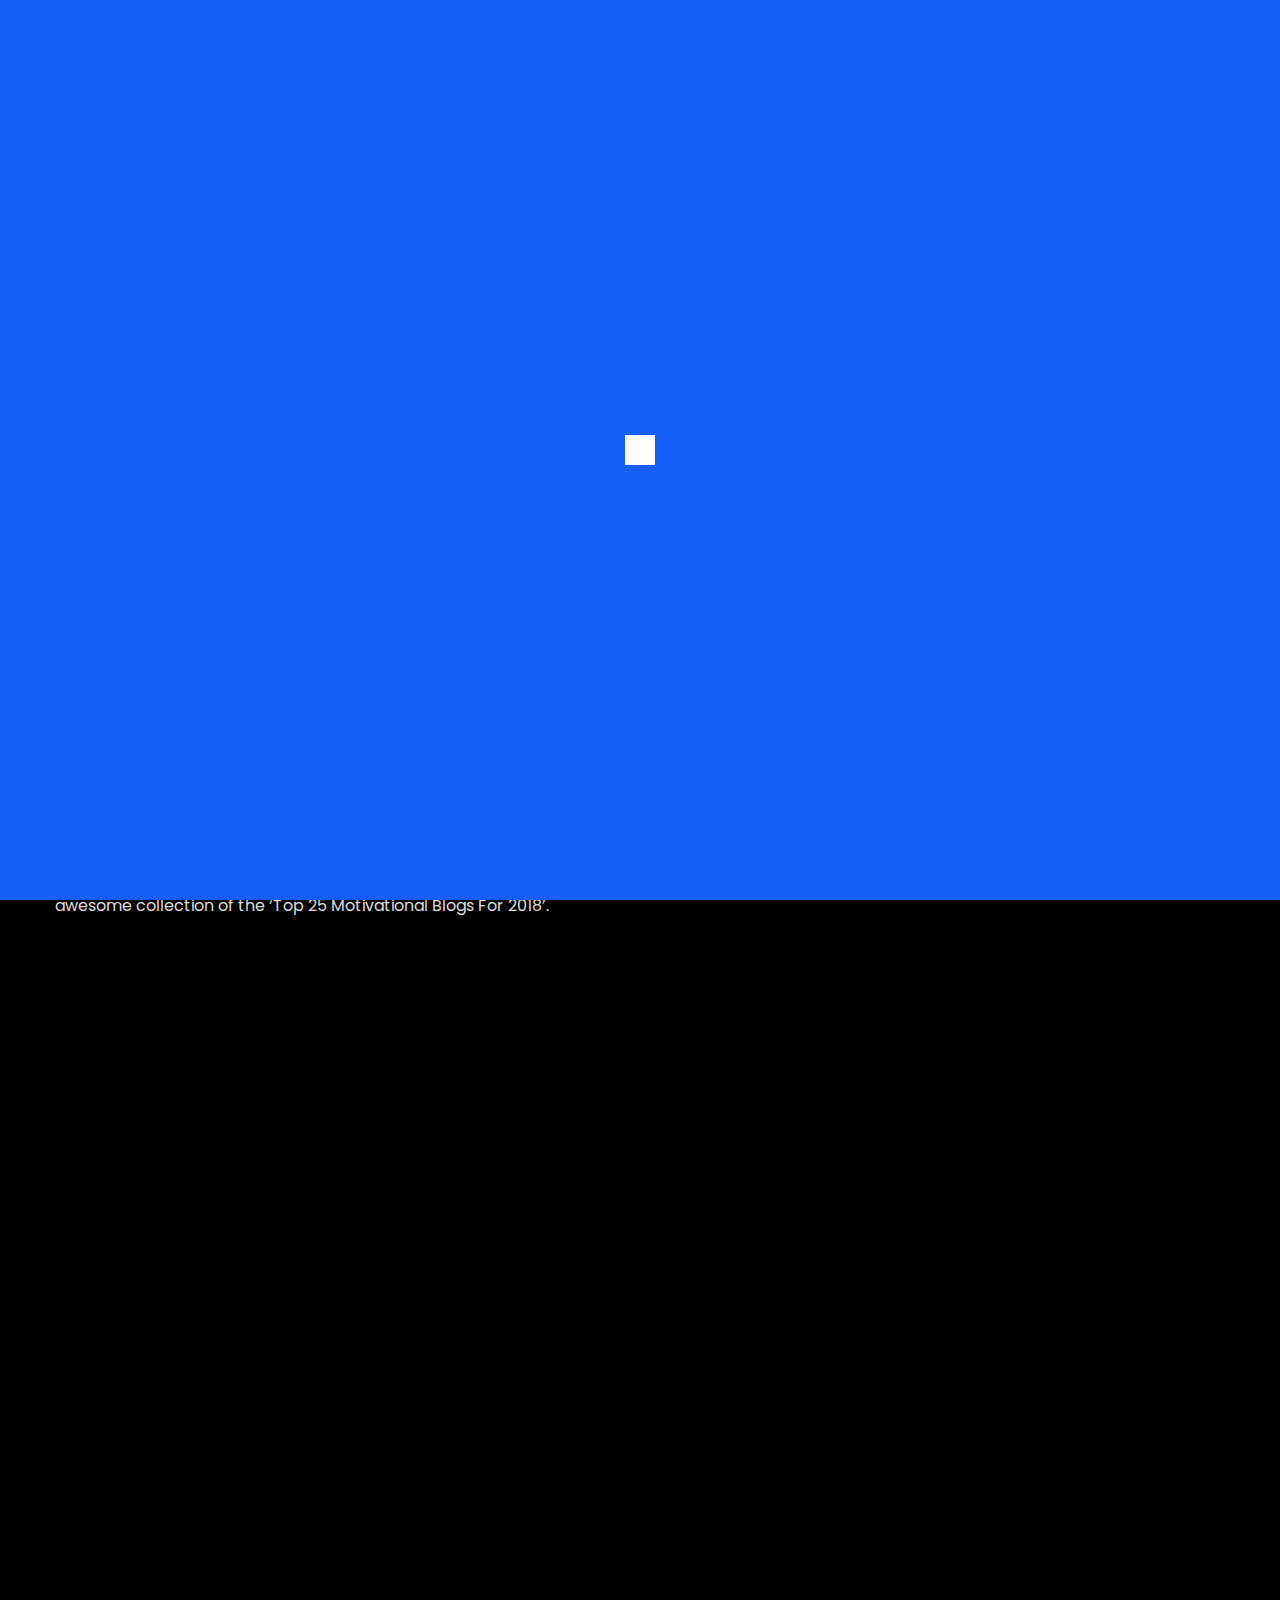
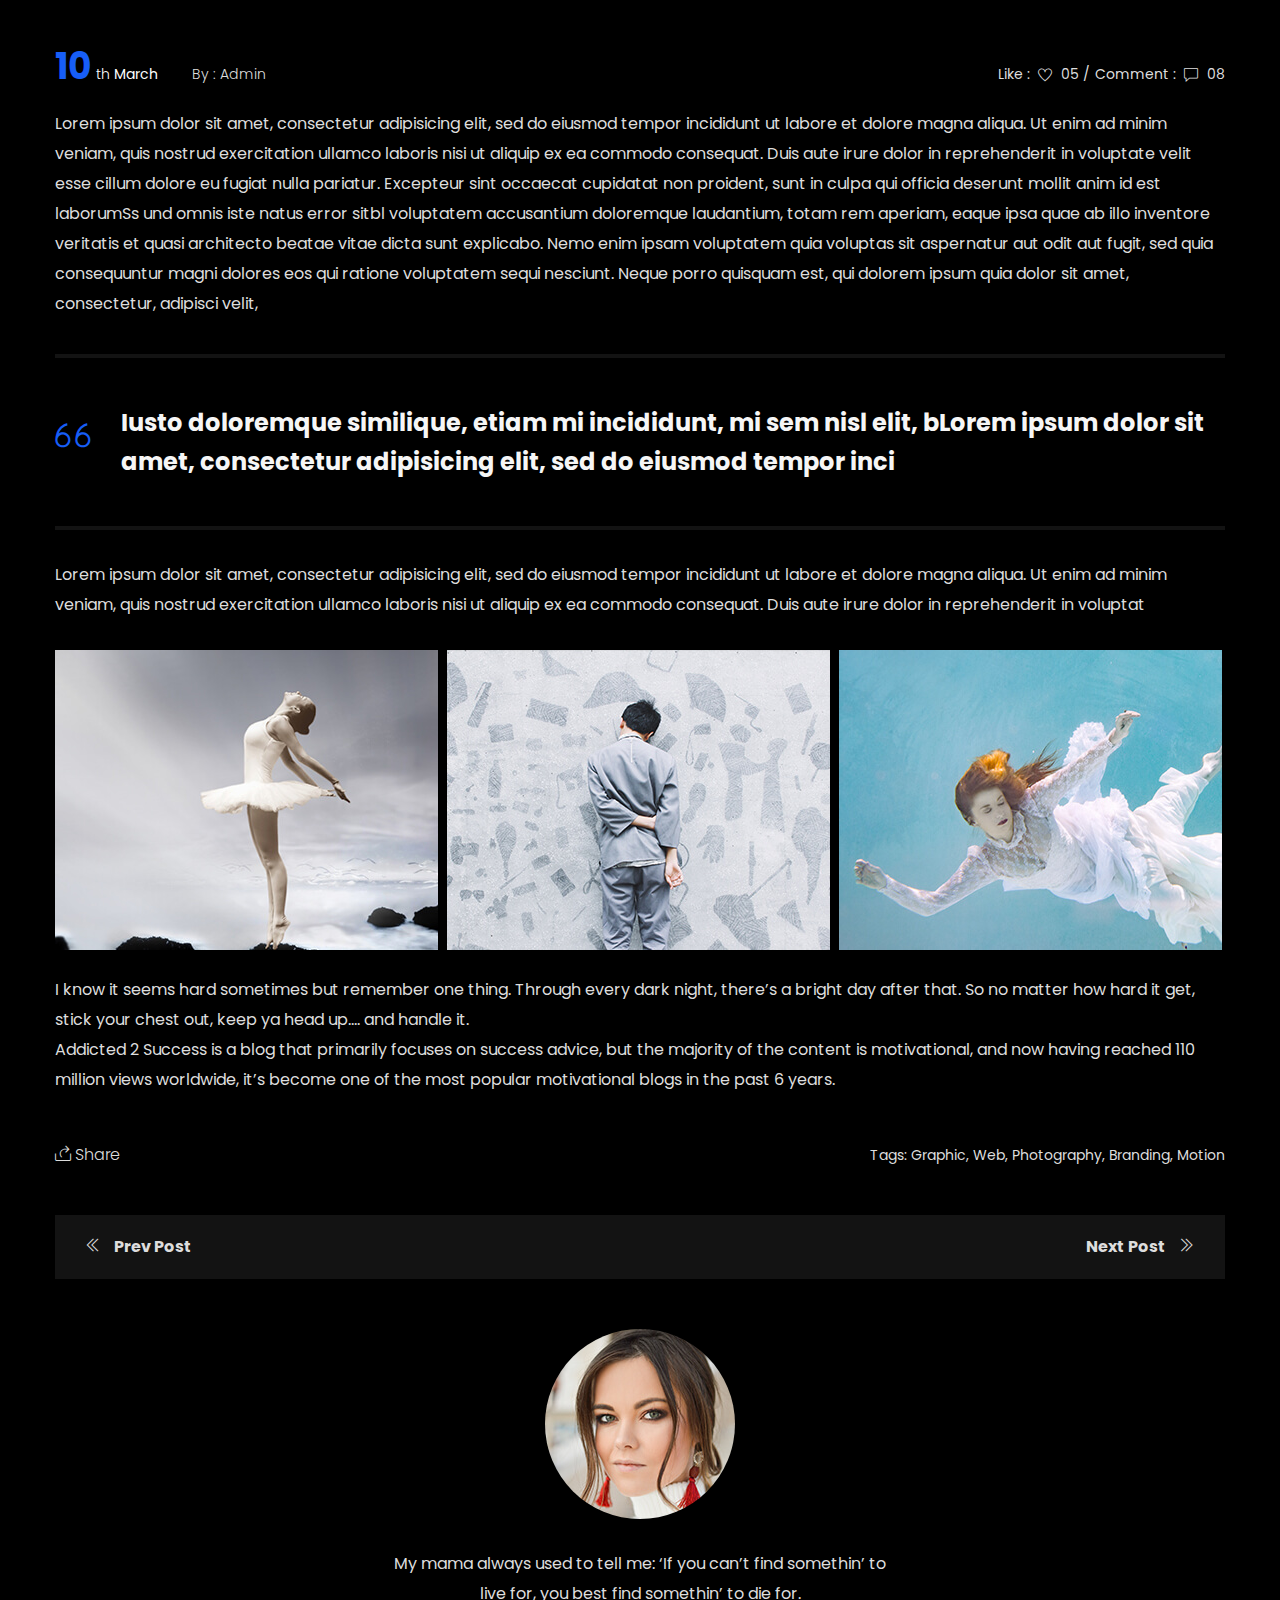
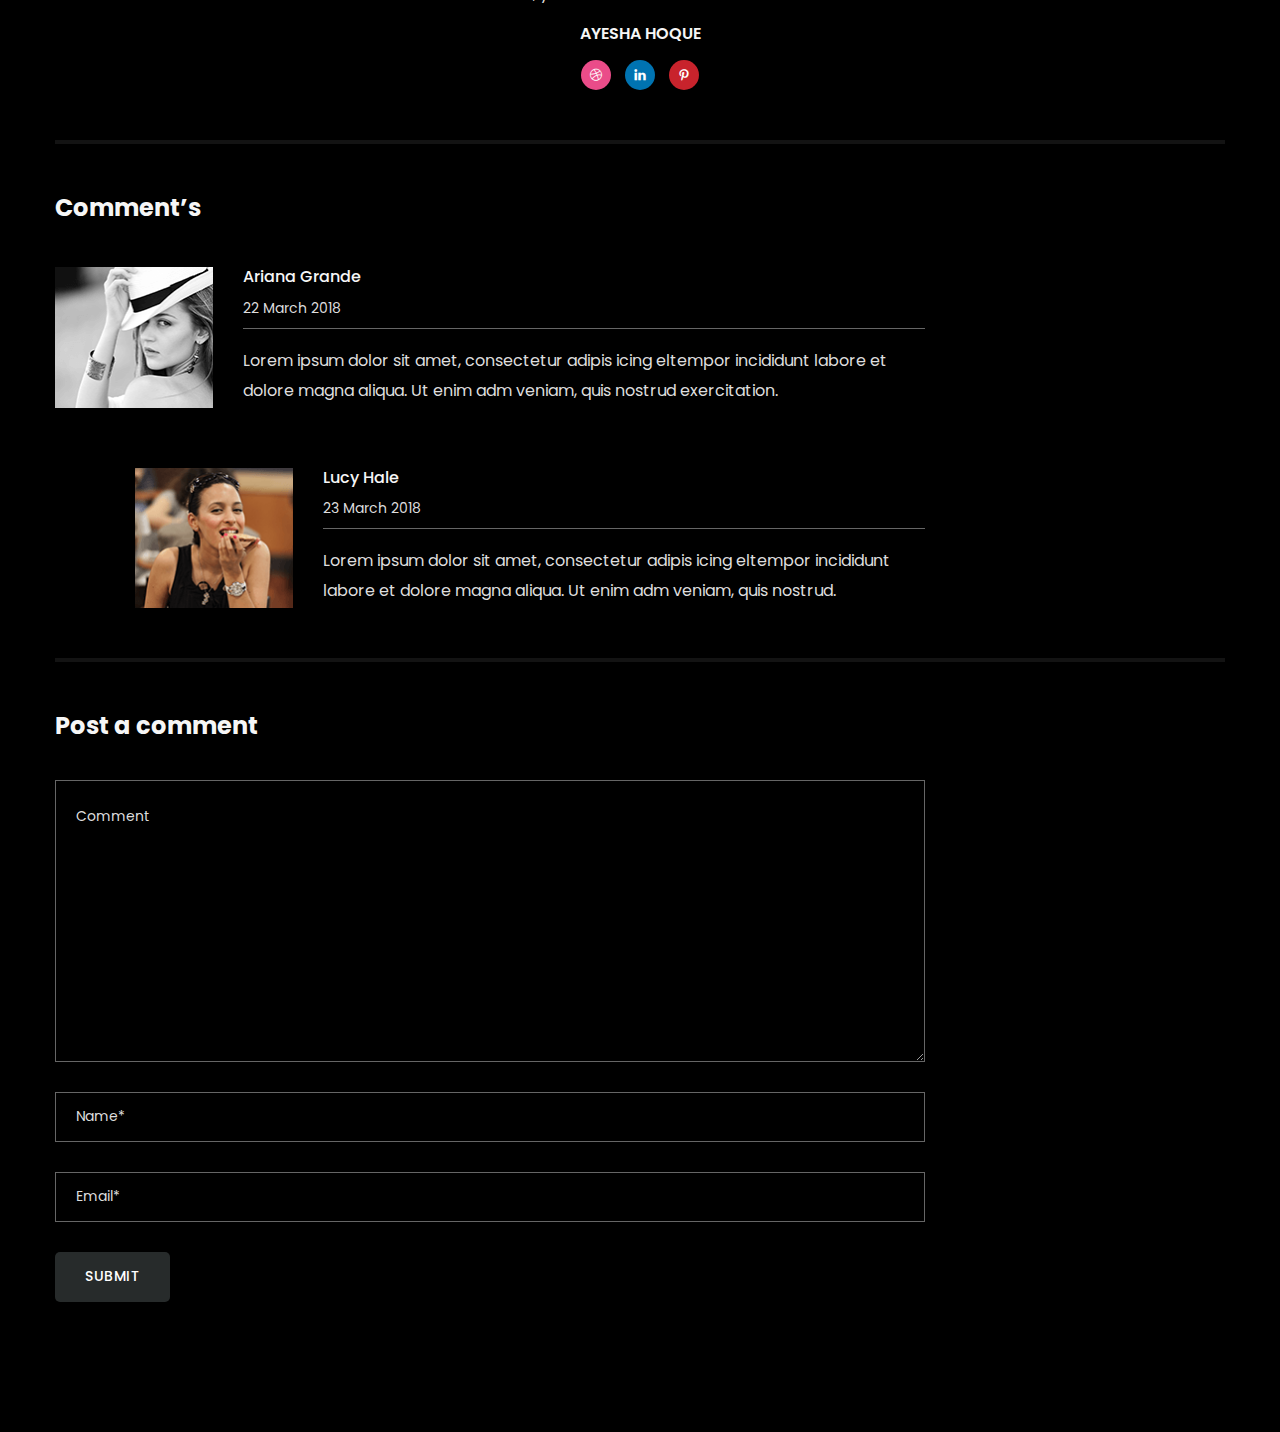
==== blog-details-dark.html @ 21116ff6 "first" ====
<!doctype html>
<html class="no-js" lang="zxx">


<!-- Mirrored from d29u17ylf1ylz9.cloudfront.net/okomo-v1/blog-details-dark.html by HTTrack Website Copier/3.x [XR&CO'2014], Tue, 23 Oct 2018 10:11:09 GMT -->
<head>
	<meta charset="utf-8">
	<meta http-equiv="x-ua-compatible" content="ie=edge">
	<title>Okomo - Creative Portfolio Template</title>
	<meta name="description" content="">
	<meta name="viewport" content="width=device-width, initial-scale=1">

	<!-- Favicons -->
	<link rel="shortcut icon" href="images/favicon.ico">
	<link rel="apple-touch-icon" href="images/icon.png">

	<!-- Google font (font-family: 'Open Sans', sans-serif;) -->
	<link href="https://fonts.googleapis.com/css?family=Open+Sans:400,600,700" rel="stylesheet">
	<!-- Google font (font-family: 'Poppins', sans-serif;) -->
	<link href="https://fonts.googleapis.com/css?family=Poppins:300,300i,400,400i,500,600,700,900" rel="stylesheet">

	<!-- Stylesheets -->
	<link rel="stylesheet" href="css/bootstrap.min.css">
	<link rel="stylesheet" href="css/plugins.css">
    <link rel="stylesheet" href="style.css">
    
	<link rel="stylesheet" href="css/dark-version.css">

	<!-- Cusom css -->
	<link rel="stylesheet" href="css/custom.css">

	<!-- Modernizer js -->
	<script src="js/vendor/modernizr-3.5.0.min.js"></script>
</head>

<body>
	<!--[if lte IE 9]>
		<p class="browserupgrade">You are using an <strong>outdated</strong> browser. Please <a href="https://browsehappy.com/">upgrade your browser</a> to improve your experience and security.</p>
	<![endif]-->

	<!-- Add your site or application content here -->

	<div class="fakeloader"></div>

	<!-- Main wrapper -->
	<div class="wrapper blog-details-dark" id="wrapper">

		<!-- Header -->
		<header class="header-area header-style-2">
			<div class="header-logo">
				<a href="index-dark.html">
					<img src="images/logo/logo-2.png" alt="header logo">
				</a>
			</div>
			<a href="index-dark.html" class="back-to-root-button">GO BACK TO HOME
				<i class="ti-close"></i>
			</a>
		</header>
		<!--// Header -->

		<div class="cr-breadcrumb-area-wrapper bg-breadcrumb-1">
			<div class="cr-breadcrumb-area-wrapper-inner">
				<!-- Breadcrumb Area -->
				<div class="cr-breadcrumb-area bg-breadcrumb-3" data-black-overlay="5">
					<div class="container">
						<div class="row justify-content-center">
							<div class="col-xl-7 col-lg-8 col-12">
								<div class="cr-breadcrumb cr-breadcrumb-2 text-center">
									<h1>Say About What You Just Read !</h1>
								</div>
							</div>
						</div>
					</div>
				</div>
				<!--// Breadcrumb Area -->
			</div>
		</div>

		<!-- Page Content -->
		<main class="page-content page-content-boxed">
			<div class="blog-details-wrap section-padding-md">
				<div class="container">

					<!-- Blog Details Content -->
					<div class="blog-details">
						<h4 class="blog-details-title"><span class="dropcap">D</span> esign is much more than simply to assemble, to order, omeaning, to illuminate, simplify, to clarify, to modify, to dignify, to drama.</h4>
						<p>Since I share a passion for all these individual areas, I follow various other blogs sharing this great content, and love to read them when I get a minute. We’ve update the list of incredible motivational blogs to follow, for the year 2018! We first created this list back in 2015, and it’s now been updated. There’s a couple of new entries on the list this year, and we dropped off some of the blogs that are no longer being updated. Check out an awesome collection of the ‘Top 25 Motivational Blogs For 2018’.</p>
						<div class="plyr__video-embed youtube-video-player">
							<iframe src="https://www.youtube.com/embed/YB4AvOsgL9o?origin=https://plyr.io&amp;iv_load_policy=3&amp;modestbranding=1&amp;playsinline=1&amp;showinfo=0&amp;rel=0&amp;enablejsapi=1"></iframe>
						</div>
						<div class="blog-details-metacontent">
							<h6 class="blog-item-date"><span class="date">10</span> th <span class="month">March</span></h6>
							<h6 class="blog-item-postby">By : <a href="#">Admin</a></h6>
							<ul class="blog-item-meta">
								<li>Like : <a href="#"><i class="ti ti-heart"></i> 05</a></li>
								<li>Comment : <a href="#"><i class="ti ti-comment"></i> 08</a></li>
							</ul>
						</div>
						<p>Lorem ipsum dolor sit amet, consectetur adipisicing elit, sed do eiusmod tempor incididunt ut labore et dolore magna aliqua. Ut enim ad minim veniam, quis nostrud exercitation ullamco laboris nisi ut aliquip ex ea commodo consequat. Duis aute irure dolor in reprehenderit in voluptate velit esse cillum dolore eu fugiat nulla pariatur. Excepteur sint occaecat cupidatat non proident, sunt in culpa qui officia deserunt mollit anim id est laborumSs und omnis iste natus error sitbl voluptatem accusantium doloremque laudantium, totam rem aperiam, eaque ipsa quae ab illo inventore veritatis et quasi architecto beatae vitae dicta sunt explicabo. Nemo enim ipsam voluptatem quia voluptas sit aspernatur aut odit aut fugit, sed quia consequuntur magni dolores eos qui ratione voluptatem sequi nesciunt. Neque porro quisquam est, qui dolorem ipsum quia dolor sit amet, consectetur, adipisci velit, </p>
						<blockquote class="blockquote-2">Iusto doloremque similique, etiam mi incididunt, mi sem nisl elit, bLorem ipsum dolor sit amet, consectetur adipisicing elit, sed do eiusmod tempor inci</blockquote>
						<p>Lorem ipsum dolor sit amet, consectetur adipisicing elit, sed do eiusmod tempor incididunt ut labore et dolore magna aliqua. Ut enim ad minim veniam, quis nostrud exercitation ullamco laboris nisi ut aliquip ex ea commodo consequat. Duis aute irure dolor in reprehenderit in voluptat</p>
						<img src="images/blog/blog-details/blog-content-image-1.jpg" alt="blog image">
						<img src="images/blog/blog-details/blog-content-image-2.jpg" alt="blog image">
						<img src="images/blog/blog-details/blog-content-image-3.jpg" alt="blog image">
						<p>I know it seems hard sometimes but remember one thing. Through every dark night, there’s a bright day after that. So no matter how hard it get, stick your chest out, keep ya head up…. and handle it. <br> Addicted 2 Success is a blog that primarily focuses on success advice, but the majority of the content is motivational, and now having reached 110 million views worldwide, it’s become one of the most popular motivational blogs in the past 6 years.</p>
						<div class="blog-details-share-tags">
							<div class="blog-item-share">
								<button class="blog-item-share-toggle"><i class="ti ti-share"></i> Share</button>
								<div class="blog-item-social-links social-links social-links-rounded-colored">
									<ul>
										<li class="facebook"><a href="#"><i class="ti ti-facebook"></i></a></li>
										<li class="twitter"><a href="#"><i class="ti ti-twitter"></i></a></li>
										<li class="google"><a href="#"><i class="ti ti-google"></i></a></li>
										<li class="linkedin"><a href="#"><i class="ti ti-linkedin"></i></a></li>
									</ul>
								</div>
							</div>
							<div class="blog-details-tags">
								Tags: 
								<ul>
									<li><a href="#">Graphic</a></li>
									<li><a href="#">Web</a></li>
									<li><a href="#">Photography</a></li>
									<li><a href="#">Branding</a></li>
									<li><a href="#">Motion</a></li>
								</ul>
							</div>
						</div>
					</div>
					<!--// Blog Details Content -->

					<div class="blog-details-navigation">
						<a class="navigation-prev" href="#"><i class="ti ti-angle-double-left"></i> Prev Post</a>
						<a class="navigation-next" href="#">Next Post <i class="ti ti-angle-double-right"></i></a>
					</div>

					<!-- Blog Details Author -->
					<div class="blog-details-author-wrap">
						<div class="row justify-content-center">
							<div class="col-lg-6">

								<div class="blog-details-author">
									<div class="blog-details-author-thumb">
										<img src="images/blog/blog-details/blog-details-author-image.jpg" alt="Blog Details Author Thumb">
									</div>
									<div class="blog-details-author-quote">
										<p>My mama always used to tell me: ‘If you can’t find somethin’ to live for, you best find somethin’ to die for.</p>
									</div>
									<div class="blog-details-author-content">
										<h6>AYESHA HOQUE</h6>
										<div class="social-links social-links-rounded-colored">
											<ul>
												<li class="dribbble"><a href="#"><i class="ti ti-dribbble"></i></a></li>
												<li class="linkedin"><a href="#"><i class="ti ti-linkedin"></i></a></li>
												<li class="pinterest"><a href="#"><i class="ti ti-pinterest"></i></a></li>
											</ul>
										</div>
									</div>
								</div>

							</div>
						</div>
					</div>
					<!--// Blog Details Author -->

					<!-- Blog Details Commentlist -->
					<div class="blog-details-commentlist-wrap">
						<div class="row">
							<div class="col-lg-9">
								<div class="blog-details-commentlist">
									<h5 class="small-title">Comment’s</h5>
			
									<!-- Single Comment -->
									<div class="single-comment">
										<div class="single-comment-thumb">
											<img src="images/blog/blog-details/blog-details-commenter-1.png" alt="blog commenter">
										</div>
										<div class="single-comment-content">
											<h6>Ariana Grande</h6>
											<span>22 March 2018</span>
											<p>Lorem ipsum dolor sit amet, consectetur adipis icing eltempor incididunt labore et dolore magna aliqua. Ut enim adm veniam, quis nostrud exercitation.</p>
										</div>
									</div>
									<!--// Single Comment -->
			
									<!-- Single Comment -->
									<div class="single-comment reply">
										<div class="single-comment-thumb">
											<img src="images/blog/blog-details/blog-details-commenter-2.png" alt="blog commenter">
										</div>
										<div class="single-comment-content">
											<h6>Lucy Hale</h6>
											<span>23 March 2018</span>
											<p>Lorem ipsum dolor sit amet, consectetur adipis icing eltempor incididunt labore et dolore magna aliqua. Ut enim adm veniam, quis nostrud.</p>
										</div>
									</div>
									<!--// Single Comment -->
			
								</div>
							</div>
						</div>
					</div>
					<!--// Blog Details Commentlist -->

					<!-- Blog Details Commentbox -->
					<div class="blog-details-commentbox-wrap">
						<div class="row">
							<div class="col-lg-9">
								<h5 class="small-title">Post a comment</h5>
								<div class="commentbox">
									<form action="#">
										<textarea cols="30" rows="8" placeholder="Comment"></textarea>
										<input type="text" placeholder="Name*">
										<input type="email" placeholder="Email*">
										<input type="submit" value="Submit">
									</form>
								</div>
							</div>
						</div>
					</div>
					<!--// Blog Details Commentbox -->

				</div>
			</div>

		</main>
		<!--// Page Content -->


	</div>
	<!-- //Main wrapper -->

	<!-- JS Files -->
	<script src="js/vendor/jquery-3.2.1.min.js"></script>
	<script src="js/popper.min.js"></script>
	<script src="js/bootstrap.min.js"></script>
	<script src="js/plugins.js"></script>
	<script src="js/plyr.min.js"></script>
	<script src="js/active.js"></script>
	<script src="js/scripts.js"></script>

</body>


<!-- Mirrored from d29u17ylf1ylz9.cloudfront.net/okomo-v1/blog-details-dark.html by HTTrack Website Copier/3.x [XR&CO'2014], Tue, 23 Oct 2018 10:11:12 GMT -->
</html>
---- css/plugins.css ----
/*********************************************************************************

	Template Name: Okomo - Creative Portfolio Template  
	Description: Okomo is a creative theme with unique style. You can build your perfect & professional agency work with OKOMO. So lets do something new if you love to build attractive & effective creative portfolio website.
	Version: 1.1

	Note: This is plugins css. All plugins css files import here.

**********************************************************************************/

@import url(fakeloader.css);
@import url(themify-icons.min.css);
@import url(slick.min.css);
@import url(plyr.min.css);
@import url(modal-video.min.css);
@import url(magnific-popup.min.css);
---- style.css ----
/*********************************************************************************

	Template Name: Okomo - Creative Portfolio Template  
	Description: Okomo is a creative theme with unique style. You can build your perfect & professional agency work with OKOMO. So lets do something new if you love to build attractive & effective creative portfolio website.
	Version: 1.1

	Note: This is style css.

**********************************************************************************/
/**************************************************************
	
	STYLESHEET INDEXING
	|
	|
	|___ Basic Styles
	|	|
	|	|___ Reset Styles
	|	|___ Typography Styles
	|	|___ Utility Styles	
	|	|___ Animations	
	|
	|
	|___Elements Styles
	|	|___ Button Styles
	|	|___ Section Title
	|	|___ Social Links Styles
	|	|___ Breadcrumb Styles
	|	|___ Progress Styles
	|	|___ Team Styles
	|
	|
	|___Blocks Styles
	|	|___ Header Styles 
	|	|___ Fullscreen Menu
	|	|___ Imagemenu Styles
	|	|___ About Me Styels
	|	|___ About Us Styles
	|	|___ Portfolio Styles
	|	|___ Portfolio Details
	|	|___ Blog Styles
	|	|___ Blog Area Styles
	|	|___ Blog Details
	|	|___ Commentlist Styles
	|	|___ Contact Styles
	|	|___ Testimonial Styles
	|	|___ Brand Logo Styles
	|
	|
	|___ END STYLESHEET INDEXING

***************************************************************/
/**
* Reset Styles
*/
* {
  -webkit-box-sizing: border-box;
  -moz-box-sizing: border-box;
  box-sizing: border-box;
}

img {
  max-width: 100%;
}

article,
aside,
details,
figcaption,
figure,
footer,
header,
nav,
section,
summary {
  display: block;
}

audio,
canvas,
video {
  display: inline-block;
}

audio:not([controls]) {
  display: none;
  height: 0;
}

[hidden] {
  display: none;
}

html {
  font-size: 100%;
  overflow-y: auto;
  -webkit-text-size-adjust: 100%;
  -ms-text-size-adjust: 100%;
}

html,
button,
input,
select,
textarea {
  font-family: "Source Sans Pro", Helvetica, sans-serif;
}

body {
  color: #141412;
  line-height: 1.5;
  margin: 0;
}

a {
  color: #ca3c08;
  text-decoration: none;
}

a:visited {
  color: #ac0404;
}

a:focus {
  outline: thin dotted;
}

a:active,
a:hover {
  color: #ea9629;
  outline: 0;
}

a:hover {
  text-decoration: underline;
}

h1,
h2,
h3,
h4,
h5,
h6 {
  clear: both;
  font-family: Bitter, Georgia, serif;
  line-height: 1.3;
}

h1 {
  font-size: 48px;
  margin: 33px 0;
}

h2 {
  font-size: 30px;
  margin: 25px 0;
}

h3 {
  font-size: 22px;
  margin: 22px 0;
}

h4 {
  font-size: 20px;
  margin: 25px 0;
}

h5 {
  font-size: 18px;
  margin: 30px 0;
}

h6 {
  font-size: 16px;
  margin: 36px 0;
}

address {
  font-style: italic;
  margin: 0 0 24px;
}

abbr[title] {
  border-bottom: 1px dotted;
}

b,
strong {
  font-weight: bold;
}

dfn {
  font-style: italic;
}

mark {
  background: #ff0;
  color: #000;
}

p {
  margin: 0 0 24px;
}

code,
kbd,
pre,
samp {
  font-family: monospace, serif;
  font-size: 14px;
  -webkit-hyphens: none;
  -moz-hyphens: none;
  -ms-hyphens: none;
  hyphens: none;
}

pre {
  background: #f5f5f5;
  color: #666;
  font-family: monospace;
  font-size: 14px;
  margin: 20px 0;
  overflow: auto;
  padding: 20px;
  white-space: pre;
  white-space: pre-wrap;
  word-wrap: break-word;
}

blockquote,
q {
  -webkit-hyphens: none;
  -moz-hyphens: none;
  -ms-hyphens: none;
  hyphens: none;
  quotes: none;
}

blockquote:before,
blockquote:after,
q:before,
q:after {
  content: "";
  content: none;
}

blockquote {
  font-size: 18px;
  font-style: italic;
  font-weight: 300;
  margin: 24px 40px;
}

blockquote blockquote {
  margin-right: 0;
}

blockquote cite,
blockquote small {
  font-size: 14px;
  font-weight: normal;
  text-transform: uppercase;
}

blockquote em,
blockquote i {
  font-style: normal;
  font-weight: 300;
}

blockquote strong,
blockquote b {
  font-weight: 400;
}

small {
  font-size: smaller;
}

sub,
sup {
  font-size: 75%;
  line-height: 0;
  position: relative;
  vertical-align: baseline;
}

sup {
  top: -0.5em;
}

sub {
  bottom: -0.25em;
}

dl {
  margin: 0 20px;
}

dt {
  font-weight: bold;
}

dd {
  margin: 0 0 20px;
}

menu,
ol,
ul {
  margin: 16px 0;
  padding: 0 0 0 40px;
}

ul {
  list-style-type: square;
}

nav ul,
nav ol {
  list-style: none;
  list-style-image: none;
}

li > ul,
li > ol {
  margin: 0;
}

img {
  -ms-interpolation-mode: bicubic;
  border: 0;
  vertical-align: middle;
}

svg:not(:root) {
  overflow: hidden;
}

figure {
  margin: 0;
}

form {
  margin: 0;
}

fieldset {
  border: 1px solid #c0c0c0;
  margin: 0 2px;
  min-width: inherit;
  padding: 0.35em 0.625em 0.75em;
}

legend {
  border: 0;
  padding: 0;
  white-space: normal;
}

button,
input,
select,
textarea {
  font-size: 100%;
  margin: 0;
  max-width: 100%;
  vertical-align: baseline;
}

button:active, button:focus,
input:active,
input:focus,
select:active,
select:focus,
textarea:active,
textarea:focus {
  outline: none;
}

button,
input {
  line-height: normal;
}

button,
html input[type="button"],
input[type="reset"],
input[type="submit"] {
  -webkit-appearance: button;
  cursor: pointer;
}

button[disabled],
input[disabled] {
  cursor: default;
}

input[type="checkbox"],
input[type="radio"] {
  padding: 0;
}

input[type="search"] {
  -webkit-appearance: textfield;
  padding-right: 2px;
  /* Don't cut off the webkit search cancel button */
  width: 270px;
}

input[type="search"]::-webkit-search-decoration {
  -webkit-appearance: none;
}

button::-moz-focus-inner,
input::-moz-focus-inner {
  border: 0;
  padding: 0;
}

textarea {
  overflow: auto;
  vertical-align: top;
}

table {
  border-bottom: 1px solid #ededed;
  border-collapse: collapse;
  border-spacing: 0;
  font-size: 14px;
  line-height: 2;
  margin: 0 0 20px;
  width: 100%;
}

caption,
th,
td {
  font-weight: normal;
  text-align: left;
}

caption {
  font-size: 16px;
  margin: 20px 0;
}

th {
  font-weight: bold;
  text-transform: uppercase;
}

td {
  border-top: 1px solid #ededed;
  padding: 6px 10px 6px 0;
}

del {
  color: #333;
}

ins {
  background: #fff9c0;
  text-decoration: none;
}

hr {
  background-size: 4px 4px;
  border: 0;
  height: 1px;
  margin: 0 0 24px;
}

/* Placeholder text color -- selectors need to be separate to work. */
::-webkit-input-placeholder {
  color: #7d7b6d;
}

:-moz-placeholder {
  color: #7d7b6d;
}

::-moz-placeholder {
  color: #7d7b6d;
}

:-ms-input-placeholder {
  color: #7d7b6d;
}

/**
* Typography Styles
*/
html {
  overflow-x: hidden;
}

body {
  overflow-x: hidden;
  font-size: 16px;
  line-height: 30px;
  -webkit-font-smoothing: antialiased;
  -moz-osx-font-smoothing: grayscale;
  font-family: "Poppins", sans-serif;
  color: #676a6b;
  font-weight: 400;
}

::-webkit-input-placeholder {
  color: #676a6b;
}

:-moz-placeholder {
  color: #676a6b;
}

::-moz-placeholder {
  color: #676a6b;
}

:-ms-input-placeholder {
  color: #676a6b;
}

h1,
h2,
h3,
h4,
h5,
h6,
.h1,
.h2,
.h3,
.h4,
.h5,
.h6,
address,
p,
pre,
blockquote,
dl,
dd,
menu,
ol,
ul,
table,
caption,
hr {
  margin: 0;
  margin-bottom: 15px;
}

h1,
h2,
h3,
h4,
h5,
h6,
.h1,
.h2,
.h3,
.h4,
.h5,
.h6 {
  font-family: "Open Sans", sans-serif;
  line-height: 1.3;
}

h1,
.h1 {
  font-size: 48px;
}

h2,
.h2 {
  font-size: 50px;
}

h3,
.h3 {
  font-size: 22px;
}

h4,
.h4 {
  font-size: 24px;
}

h5,
.h5 {
  font-size: 18px;
}

h6,
.h6 {
  font-size: 16px;
}

@media only screen and (min-width: 768px) and (max-width: 991px) {
  h1,
  .h1 {
    font-size: 36px;
  }
  h2,
  .h2 {
    font-size: 26px;
  }
  h3,
  .h3 {
    font-size: 20px;
  }
}

@media only screen and (max-width: 767px) {
  h1,
  .h1 {
    font-size: 32px;
  }
  h2,
  .h2 {
    font-size: 24px;
  }
  h3,
  .h3 {
    font-size: 18px;
  }
}

h1,
.h1,
h2,
.h2 {
  font-weight: 700;
}

h3,
.h3,
h4,
.h4 {
  font-weight: 600;
}

h5,
.h5,
h6,
.h6 {
  font-weight: 500;
}

p b {
  font-weight: 500;
}

a {
  -webkit-transition: all 0.3s ease-in-out 0s;
  -o-transition: all 0.3s ease-in-out 0s;
  transition: all 0.3s ease-in-out 0s;
}

a:hover,
a:focus,
a:active {
  text-decoration: none;
  outline: none;
}

blockquote {
  background: #2c2c2c;
  text-align: center;
  padding: 40px 40px;
  font-size: 30px;
  font-weight: 400;
  font-family: 'poppins', sans-serif;
  font-style: inherit;
  line-height: 48px;
  color: #ffffff;
}

blockquote::before {
  content: "\e67f";
  font-family: themify;
  font-size: 50px;
  line-height: 1;
  display: block;
  color: #175ef7;
  padding-bottom: 16px;
}

blockquote.blockquote-2 {
  border-top: 4px solid #f6f6f6;
  border-bottom: 4px solid #f6f6f6;
  background: transparent;
  font-size: 24px;
  line-height: 39px;
  font-weight: 700;
  color: #272b2b;
  text-align: left;
  padding: 45px 0;
  padding-left: 66px;
  position: relative;
}

blockquote.blockquote-2::before {
  display: inline-block;
  color: #175ef7;
  position: absolute;
  left: 0;
  top: 50%;
  -webkit-transform: translateY(-50%);
  -ms-transform: translateY(-50%);
  transform: translateY(-50%);
  font-size: 36px;
  font-weight: 400;
}

input,
select,
textarea {
  height: 50px;
  padding: 0 20px;
  width: 100%;
  background: transparent;
  border: 1px solid #efefef;
  margin-bottom: 30px;
  font-family: "Poppins", sans-serif;
  font-size: 14px;
  -webkit-transition: all 0.3s ease-in-out 0s;
  -o-transition: all 0.3s ease-in-out 0s;
  transition: all 0.3s ease-in-out 0s;
}

input[type="submit"],
input[type="reset"] {
  width: auto;
  background: #272b2b;
  border-radius: 5px;
  color: #fff;
  text-transform: uppercase;
  padding: 14px 30px;
  font-weight: 500;
  letter-spacing: 0.5px;
}

input[type="submit"]:hover,
input[type="reset"]:hover {
  background: #175ef7;
}

textarea {
  height: auto;
  padding: 20px;
}

@media only screen and (max-width: 767px) {
  blockquote.blockquote-2 {
    border-top: 4px solid #f6f6f6;
    border-bottom: 4px solid #f6f6f6;
    background: transparent;
    font-size: 18px;
    line-height: 30px;
    font-weight: 700;
    color: #272b2b;
    text-align: left;
    padding: 30px 0;
    padding-left: 45px;
    position: relative;
  }
  blockquote.blockquote-2::before {
    font-size: 30px;
  }
}

/**
* Utility Styles
*/
.hidden {
  display: none;
}

.visuallyhidden {
  border: 0;
  clip: rect(0 0 0 0);
  height: 1px;
  margin: -1px;
  overflow: hidden;
  padding: 0;
  position: absolute;
  width: 1px;
}

.visuallyhidden.focusable:active,
.visuallyhidden.focusable:focus {
  clip: auto;
  height: auto;
  margin: 0;
  overflow: visible;
  position: static;
  width: auto;
}

.invisible {
  visibility: hidden;
}

.clearfix:before,
.clearfix:after {
  content: " ";
  /* 1 */
  display: table;
  /* 2 */
}

.clearfix:after {
  clear: both;
}

.ov-hidden {
  overflow: hidden;
}

.color-theme {
  color: #175ef7;
}

.color-light {
  color: #999999;
}

.color-dark {
  color: #333333;
}

.color-black {
  color: #000000;
}

.color-white {
  color: #ffffff;
}

.bg-theme {
  background: #175ef7;
}

.bg-light {
  background: #999999;
}

.bg-dark {
  background: #333333;
}

.bg-black {
  background: #000000;
}

.bg-white {
  background: #ffffff;
}

.bg-grey {
  background: #f6f6f6;
}

.bg-skyblue {
  background: #175ef7;
}

.bg-blue {
  background: #03e3e6;
}

.bg-yellow {
  background: #ffe400;
}

.bg-violet {
  background: #e265e4;
}

.bg-darkviolet {
  background: #411580;
}

.bg-image-1 {
  background-image: url(images/bg/1.jpg);
  background-repeat: no-repeat;
  background-size: cover;
  background-position: center center;
}

.bg-image-2 {
  background-image: url(images/bg/2.jpg);
  background-repeat: no-repeat;
  background-size: cover;
  background-position: center center;
}

.bg-image-3 {
  background-image: url(images/bg/3.jpg);
  background-repeat: no-repeat;
  background-size: cover;
  background-position: center center;
}

.bg-image-4 {
  background-image: url(images/bg/4.jpg);
  background-repeat: no-repeat;
  background-size: cover;
  background-position: center center;
}

.bg-image-5 {
  background-image: url(images/bg/5.jpg);
  background-repeat: no-repeat;
  background-size: cover;
  background-position: center center;
}

.bg-image-6 {
  background-image: url(images/bg/6.jpg);
  background-repeat: no-repeat;
  background-size: cover;
  background-position: center center;
}

.bg-image-7 {
  background-image: url(images/bg/7.jpg);
  background-repeat: no-repeat;
  background-size: cover;
  background-position: center center;
}

.bg-image-8 {
  background-image: url(images/bg/8.jpg);
  background-repeat: no-repeat;
  background-size: cover;
  background-position: center center;
}

.bg-image-9 {
  background-image: url(images/bg/9.jpg);
  background-repeat: no-repeat;
  background-size: cover;
  background-position: center center;
}

.bg-image-10 {
  background-image: url(images/bg/10.jpg);
  background-repeat: no-repeat;
  background-size: cover;
  background-position: center center;
}

.bg-image-11 {
  background-image: url(images/bg/11.jpg);
  background-repeat: no-repeat;
  background-size: cover;
  background-position: center center;
}

.bg-image-12 {
  background-image: url(images/bg/12.jpg);
  background-repeat: no-repeat;
  background-size: cover;
  background-position: center center;
}

.bg-image-13 {
  background-image: url(images/bg/13.jpg);
  background-repeat: no-repeat;
  background-size: cover;
  background-position: center center;
}

.bg-image-14 {
  background-image: url(images/bg/14.jpg);
  background-repeat: no-repeat;
  background-size: cover;
  background-position: center center;
}

.bg-image-15 {
  background-image: url(images/bg/15.jpg);
  background-repeat: no-repeat;
  background-size: cover;
  background-position: center center;
}

.bg-image-16 {
  background-image: url(images/bg/16.jpg);
  background-repeat: no-repeat;
  background-size: cover;
  background-position: center center;
}

.bg-image-17 {
  background-image: url(images/bg/17.jpg);
  background-repeat: no-repeat;
  background-size: cover;
  background-position: center center;
}

.bg-image-18 {
  background-image: url(images/bg/18.jpg);
  background-repeat: no-repeat;
  background-size: cover;
  background-position: center center;
}

.bg-image-19 {
  background-image: url(images/bg/19.jpg);
  background-repeat: no-repeat;
  background-size: cover;
  background-position: center center;
}

.bg-image-20 {
  background-image: url(images/bg/20.jpg);
  background-repeat: no-repeat;
  background-size: cover;
  background-position: center center;
}

.dropcap {
  font-size: 80px;
  font-weight: 900;
  font-family: "Poppins", sans-serif;
  float: left;
  line-height: 1;
  text-shadow: 2px 3px 3px rgba(23, 94, 247, 0.9);
  padding-right: 10px;
  color: #272b2b;
}

@media only screen and (max-width: 767px) {
  .dropcap {
    font-size: 55px;
  }
}

.fw-900 {
  font-weight: 900;
}

.fw-700 {
  font-weight: 700;
}

.fw-600 {
  font-weight: 600;
}

.fw-500 {
  font-weight: 500;
}

.fw-400 {
  font-weight: 400;
}

.fw-300 {
  font-weight: 300;
}

.text-italic {
  font-style: italic;
}

.text-normal {
  font-style: normal;
}

.text-underline {
  font-style: underline;
}

.body-font {
  font-family: "Poppins", sans-serif;
}

.heading-font {
  font-family: "Open Sans", sans-serif;
}

.fullscreen {
  min-height: 100vh;
  width: 100%;
}

.w-100 {
  width: 100%;
}

.w-75 {
  width: 75%;
}

.w-50 {
  width: 50%;
}

.w-33 {
  width: 33.33%;
}

.w-25 {
  width: 25%;
}

.w-10 {
  width: 10%;
}

.h-100 {
  height: 100%;
}

.h-75 {
  height: 75%;
}

.h-50 {
  height: 50%;
}

.h-25 {
  height: 25%;
}

.h-33 {
  height: 33.33%;
}

.h-10 {
  height: 10%;
}

/* Section padding */
.section-padding-xlg {
  padding: 150px 0;
}

.section-padding-lg {
  padding: 130px 0;
}

.section-padding-md {
  padding: 100px 0;
}

.section-padding-sm {
  padding: 75px 0;
}

.section-padding-xs {
  padding: 50px 0;
}

.section-padding-top-xlg {
  padding-top: 150px;
}

.section-padding-top-lg {
  padding-top: 130px;
}

.section-padding-top-md {
  padding-top: 100px;
}

.section-padding-top-sm {
  padding-top: 75px;
}

.section-padding-top-xs {
  padding-top: 50px;
}

.section-padding-bottom-xlg {
  padding-bottom: 150px;
}

.section-padding-bottom-lg {
  padding-bottom: 130px;
}

.section-padding-bottom-md {
  padding-bottom: 100px;
}

.section-padding-bottom-sm {
  padding-bottom: 75px;
}

.section-padding-bottom-xs {
  padding-bottom: 50px;
}

@media only screen and (min-width: 1200px) and (max-width: 1599px) {
  .section-padding-xlg {
    padding: 130px 0;
  }
  .section-padding-lg {
    padding: 110px 0;
  }
  .section-padding-top-xlg {
    padding-top: 130px;
  }
  .section-padding-top-lg {
    padding-top: 110px;
  }
  .section-padding-bottom-xlg {
    padding-bottom: 130px;
  }
  .section-padding-bottom-lg {
    padding-bottom: 110px;
  }
}

@media only screen and (min-width: 992px) and (max-width: 1199px) {
  .section-padding-xlg {
    padding: 120px 0;
  }
  .section-padding-lg {
    padding: 100px 0;
  }
  .section-padding-md {
    padding: 90px 0;
  }
  .section-padding-top-xlg {
    padding-top: 120px;
  }
  .section-padding-top-lg {
    padding-top: 100px;
  }
  .section-padding-top-md {
    padding-top: 90px;
  }
  .section-padding-bottom-xlg {
    padding-bottom: 120px;
  }
  .section-padding-bottom-lg {
    padding-bottom: 100px;
  }
  .section-padding-bottom-md {
    padding-bottom: 90px;
  }
}

@media only screen and (min-width: 768px) and (max-width: 991px) {
  .section-padding-xlg {
    padding: 120px 0;
  }
  .section-padding-lg {
    padding: 100px 0;
  }
  .section-padding-md {
    padding: 85px 0;
  }
  .section-padding-sm {
    padding: 70px 0;
  }
  .section-padding-top-xlg {
    padding-top: 120px;
  }
  .section-padding-top-lg {
    padding-top: 100px;
  }
  .section-padding-top-md {
    padding-top: 85px;
  }
  .section-padding-top-sm {
    padding-top: 70px;
  }
  .section-padding-bottom-xlg {
    padding-bottom: 120px;
  }
  .section-padding-bottom-lg {
    padding-bottom: 100px;
  }
  .section-padding-bottom-md {
    padding-bottom: 85px;
  }
  .section-padding-bottom-sm {
    padding-bottom: 70px;
  }
}

@media only screen and (max-width: 767px) {
  .section-padding-xlg {
    padding: 90px 0;
  }
  .section-padding-lg {
    padding: 70px 0;
  }
  .section-padding-md {
    padding: 60px 0;
  }
  .section-padding-sm {
    padding: 50px 0;
  }
  .section-padding-xs {
    padding: 50px 0;
  }
  .section-padding-top-xlg {
    padding-top: 90px;
  }
  .section-padding-top-lg {
    padding-top: 70px;
  }
  .section-padding-top-md {
    padding-top: 60px;
  }
  .section-padding-top-sm {
    padding-top: 50px;
  }
  .section-padding-top-xs {
    padding-top: 50px;
  }
  .section-padding-bottom-xlg {
    padding-bottom: 90px;
  }
  .section-padding-bottom-lg {
    padding-bottom: 70px;
  }
  .section-padding-bottom-md {
    padding-bottom: 60px;
  }
  .section-padding-bottom-sm {
    padding-bottom: 50px;
  }
  .section-padding-bottom-xs {
    padding-bottom: 50px;
  }
}

/* Overlay styles */
[data-overlay], [data-black-overlay], [data-grey-overlay] {
  position: relative;
}

[data-overlay] > div, [data-overlay] > *, [data-black-overlay] > div, [data-black-overlay] > *, [data-grey-overlay] > div, [data-grey-overlay] > * {
  position: relative;
  z-index: 2;
}

[data-overlay]:before, [data-black-overlay]:before, [data-grey-overlay]:before {
  content: "";
  position: absolute;
  left: 0;
  top: 0;
  height: 100%;
  width: 100%;
  z-index: 1;
}

[data-overlay]:before {
  background-color: #175ef7;
}

[data-black-overlay]:before {
  background-color: #000000;
}

[data-grey-overlay]:before {
  background-color: #151c3e;
}

[data-overlay="1"]:before, [data-black-overlay="1"]:before, [data-grey-overlay="1"]:before {
  opacity: 0.1;
}

[data-overlay="2"]:before, [data-black-overlay="2"]:before, [data-grey-overlay="2"]:before {
  opacity: 0.2;
}

[data-overlay="3"]:before, [data-black-overlay="3"]:before, [data-grey-overlay="3"]:before {
  opacity: 0.3;
}

[data-overlay="4"]:before, [data-black-overlay="4"]:before, [data-grey-overlay="4"]:before {
  opacity: 0.4;
}

[data-overlay="5"]:before, [data-black-overlay="5"]:before, [data-grey-overlay="5"]:before {
  opacity: 0.5;
}

[data-overlay="6"]:before, [data-black-overlay="6"]:before, [data-grey-overlay="6"]:before {
  opacity: 0.6;
}

[data-overlay="7"]:before, [data-black-overlay="7"]:before, [data-grey-overlay="7"]:before {
  opacity: 0.7;
}

[data-overlay="8"]:before, [data-black-overlay="8"]:before, [data-grey-overlay="8"]:before {
  opacity: 0.8;
}

[data-overlay="9"]:before, [data-black-overlay="9"]:before, [data-grey-overlay="9"]:before {
  opacity: 0.9;
}

[data-overlay="10"]:before, [data-black-overlay="10"]:before, [data-grey-overlay="10"]:before {
  opacity: 1;
}

.slick-slide:active, .slick-slide:focus {
  outline: none;
}

.cr-section {
  position: relative;
}

@media only screen and (min-width: 1920px) {
  .custom-container {
    max-width: 1450px;
  }
}

@media only screen and (min-width: 1600px) and (max-width: 1919px) {
  .custom-container {
    max-width: 1450px;
  }
}

.modal-video {
  background: rgba(25, 25, 25, 0.95);
}

.modal-video-close-btn {
  right: 0;
}

.page-content-boxed {
  margin: 0 auto;
  margin-top: -50px;
  -webkit-box-shadow: 0 0 15px rgba(0, 0, 0, 0.1);
  box-shadow: 0 0 15px rgba(0, 0, 0, 0.1);
  max-width: 1310px;
}

.pos-absolute {
  position: absolute;
}

.pos-relative {
  position: relative;
}

.form-messege {
  margin-bottom: 0;
}

.form-messege.error {
  color: #ff0000;
}

.form-messege.success {
  color: #0c8526;
}

.back-to-top-button {
  position: fixed;
  bottom: 30px;
  right: 45px;
  background: #175ef7;
  color: #ffffff;
  border: none;
  outline: none;
  display: inline-block;
  height: 45px;
  width: 45px;
  line-height: 47px;
  font-size: 14px;
  border-radius: 100px;
  opacity: 0;
  visibility: hidden;
  -webkit-transform: scale(0);
  -ms-transform: scale(0);
  transform: scale(0);
  -webkit-transition: cubic-bezier(0.165, 0.84, 0.44, 1);
  -o-transition: cubic-bezier(0.165, 0.84, 0.44, 1);
  transition: cubic-bezier(0.165, 0.84, 0.44, 1);
}

.back-to-top-button.is-visible {
  opacity: 1;
  visibility: visible;
  -webkit-transform: scale(1);
  -ms-transform: scale(1);
  transform: scale(1);
  z-index: 99;
}

@media only screen and (max-width: 767px) {
  .back-to-top-button {
    display: none !important;
  }
}

/**
* Animations
*/
@-webkit-keyframes crSpinn {
  0% {
    -webkit-transform-origin: 50 50;
    transform-origin: 50 50;
    -webkit-transform: rotate(0deg);
    transform: rotate(0deg);
  }
  100% {
    -webkit-transform-origin: 50 50;
    transform-origin: 50 50;
    -webkit-transform: rotate(360deg);
    transform: rotate(360deg);
  }
}

@keyframes crSpinn {
  0% {
    -webkit-transform-origin: 50 50;
    transform-origin: 50 50;
    -webkit-transform: rotate(0deg);
    transform: rotate(0deg);
  }
  100% {
    -webkit-transform-origin: 50 50;
    transform-origin: 50 50;
    -webkit-transform: rotate(360deg);
    transform: rotate(360deg);
  }
}

@-webkit-keyframes crZoomInOutInvisible {
  0% {
    -webkit-transform: scale(1);
    transform: scale(1);
    opacity: 1;
  }
  100% {
    -webkit-transform: scale(1.6);
    transform: scale(1.6);
    opacity: 0;
  }
}

@keyframes crZoomInOutInvisible {
  0% {
    -webkit-transform: scale(1);
    transform: scale(1);
    opacity: 1;
  }
  100% {
    -webkit-transform: scale(1.6);
    transform: scale(1.6);
    opacity: 0;
  }
}

@-webkit-keyframes slideInLeft {
  from {
    -webkit-transform: translate3d(-100%, 0, 0);
    transform: translate3d(-100%, 0, 0);
    visibility: visible;
  }
  to {
    -webkit-transform: translate3d(0, 0, 0);
    transform: translate3d(0, 0, 0);
  }
}

@keyframes slideInLeft {
  from {
    -webkit-transform: translate3d(-100%, 0, 0);
    transform: translate3d(-100%, 0, 0);
    visibility: visible;
  }
  to {
    -webkit-transform: translate3d(0, 0, 0);
    transform: translate3d(0, 0, 0);
  }
}

.slideInLeft {
  -webkit-animation-name: slideInLeft;
  animation-name: slideInLeft;
}

/**
* Button Styles
*/
.cr-btn {
  display: inline-block;
  position: relative;
  z-index: 1;
}

.cr-btn::before {
  content: "";
  position: absolute;
  left: 0;
  top: 0;
  height: 100%;
  width: 100%;
  background: rgba(23, 94, 247, 0.8);
  opacity: 0;
  z-index: -1;
  -webkit-transition: all 0.4s ease-in-out 0s;
  -o-transition: all 0.4s ease-in-out 0s;
  transition: all 0.4s ease-in-out 0s;
}

.cr-btn:hover {
  color: #ffffff;
}

.cr-btn:hover::before {
  opacity: 1;
}

.cr-btn.cr-btn-icon {
  display: inline-block;
  font-size: 0;
}

.cr-btn.cr-btn-icon span.icon {
  display: inline-block;
  padding: 20px 25px;
  background: #f6f6f6;
  height: 70px;
  font-size: 16px;
  -webkit-transition: all 0.4s ease-in-out 0s;
  -o-transition: all 0.4s ease-in-out 0s;
  transition: all 0.4s ease-in-out 0s;
}

.cr-btn.cr-btn-icon span.icon img, .cr-btn.cr-btn-icon span.icon i {
  -webkit-animation: crSpinn 4s linear 0s infinite both;
  animation: crSpinn 4s linear 0s infinite both;
  height: 30px;
  width: 30px;
}

.cr-btn.cr-btn-icon span.text {
  display: inline-block;
  border: 1px solid #efefef;
  padding: 19px 40px;
  color: #272b2b;
  font-family: "Poppins", sans-serif;
  font-weight: 700;
  letter-spacing: 0.5px;
  font-size: 16px;
  height: 70px;
  -webkit-transition: all 0.4s ease-in-out 0s;
  -o-transition: all 0.4s ease-in-out 0s;
  transition: all 0.4s ease-in-out 0s;
}

.cr-btn.cr-btn-icon:hover span.icon {
  background: rgba(23, 94, 247, 0.8);
}

.cr-btn.cr-btn-icon:hover span.text {
  border-color: rgba(23, 94, 247, 0.8);
}

.cr-btn.cr-btn-icon:hover span.text, .cr-btn.cr-btn-icon:hover span.icon {
  color: #ffffff;
}

/* Read More Button */
.cr-readmore,
a.cr-readmore,
button.cr-readmore {
  display: inline-block;
  font-family: "Poppins", sans-serif;
  color: #272b2b;
  font-weight: 700;
  letter-spacing: 0.5px;
}

.cr-readmore span,
a.cr-readmore span,
button.cr-readmore span {
  margin-left: 30px;
  display: inline-block;
  height: 14px;
  width: 51px;
  position: relative;
  overflow: hidden;
}

.cr-readmore span img,
a.cr-readmore span img,
button.cr-readmore span img {
  -webkit-transition: all 0.3s ease-in-out 0s;
  -o-transition: all 0.3s ease-in-out 0s;
  transition: all 0.3s ease-in-out 0s;
  position: absolute;
}

.cr-readmore span img:first-child,
a.cr-readmore span img:first-child,
button.cr-readmore span img:first-child {
  left: 0;
  top: 0;
}

.cr-readmore span img:last-child,
a.cr-readmore span img:last-child,
button.cr-readmore span img:last-child {
  left: -100%;
  top: 0;
}

.cr-readmore:hover,
a.cr-readmore:hover,
button.cr-readmore:hover {
  color: #175ef7;
}

.cr-readmore:hover span img:first-child,
a.cr-readmore:hover span img:first-child,
button.cr-readmore:hover span img:first-child {
  left: 100%;
}

.cr-readmore:hover span img:last-child,
a.cr-readmore:hover span img:last-child,
button.cr-readmore:hover span img:last-child {
  left: 0;
}

/* Video Button */
.cr-video-btn {
  width: 80px;
  height: 80px;
  display: inline-block;
  border-radius: 100%;
  text-align: center;
  font-size: 20px;
  position: relative;
  z-index: 1;
}

.cr-video-btn span {
  height: 80px;
  width: 80px;
  background: #ffffff;
  display: inline-block;
  border-radius: 1000px;
  padding: 25px 0;
  -webkit-transition: all 0.4s ease-out 0s;
  -o-transition: all 0.4s ease-out 0s;
  transition: all 0.4s ease-out 0s;
}

.cr-video-btn span img {
  padding-left: 5px;
}

.cr-video-btn::before, .cr-video-btn::after {
  content: "";
  position: absolute;
  left: 0;
  top: 0;
  height: 100%;
  width: 100%;
  border-radius: 100%;
  background: rgba(255, 255, 255, 0.4);
  z-index: -1;
  -webkit-animation: crZoomInOutInvisible 1s ease-in-out infinite backwards;
  animation: crZoomInOutInvisible 1s ease-in-out infinite backwards;
}

.cr-video-btn::after {
  -webkit-animation-delay: 0.3s;
  animation-delay: 0.3s;
}

.cr-video-btn.cr-video-btn-small {
  width: 60px;
  height: 60px;
}

.cr-video-btn.cr-video-btn-small span {
  height: 60px;
  width: 60px;
  padding: 14px 20px;
}

.cr-video-btn.cr-video-btn-small span img {
  padding-left: 3px;
}

/**
* Section Title
*/
.section-title {
  padding-left: 70px;
}

.section-title h4 {
  font-weight: 700;
  font-family: "Poppins", sans-serif;
  color: #272b2b;
  position: relative;
}

.section-title h4::before {
  content: "";
  left: -70px;
  right: auto;
  top: 50%;
  position: absolute;
  height: 1px;
  width: 55px;
  background: #175ef7;
  margin-top: -2px;
}

.section-title h2 {
  font-weight: 900;
  font-family: "Poppins", sans-serif;
  color: #272b2b;
  font-size: 50px;
}

.section-title h2 span {
  color: #175ef7;
}

.small-title {
  margin-bottom: 30px;
  font-size: 24px;
  font-family: "Poppins", sans-serif;
  line-height: 28px;
  color: #272b2b;
  font-weight: 700;
}

@media only screen and (min-width: 992px) and (max-width: 1199px) {
  .section-title h4 {
    font-size: 22px;
  }
  .section-title h2 {
    font-size: 42px;
  }
}

@media only screen and (min-width: 768px) and (max-width: 991px) {
  .section-title h4 {
    font-size: 20px;
  }
  .section-title h2 {
    font-size: 36px;
  }
}

@media only screen and (max-width: 767px) {
  .section-title h4 {
    font-size: 18px;
  }
  .section-title h2 {
    font-size: 28px;
  }
}

@media only screen and (max-width: 576px) {
  .section-title {
    padding-left: 0;
  }
  .section-title h4 {
    font-size: 18px;
  }
  .section-title h2 {
    font-size: 28px;
  }
}

/**
* Social Links Styles
*/
.social-links ul {
  display: inline-block;
  margin-bottom: 0;
  padding-left: 0;
}

.social-links ul li {
  display: inline-block;
  list-style: none;
  margin: 0 5px;
}

.social-links ul li:first-child {
  margin-left: 0;
}

.social-links ul li:last-child {
  margin-right: 0;
}

.social-links ul li a {
  font-size: 18px;
  color: #bcb5b5;
}

.social-links ul li a:hover {
  color: #e265e4;
}

.social-links-rounded ul li {
  display: inline-block;
  margin: 0 2px;
}

.social-links-rounded ul li a {
  display: inline-block;
  padding: 3px;
  color: #6a6a6a;
  height: 32px;
  width: 32px;
  border: 1px solid #6a6a6a;
  border-radius: 1000px;
  text-align: center;
  font-size: 14px;
}

.social-links-rounded ul li a:hover {
  color: #ffffff;
  background: #175ef7;
  border-color: #175ef7;
}

.social-links-colored ul li a {
  color: #666666;
  display: inline-block;
  padding: 2px;
  font-size: 18px;
}

.social-links-colored ul li:hover a {
  color: #ffffff;
}

.social-links-colored ul li:hover.facebook a {
  color: #3B5998 !important;
}

.social-links-colored ul li:hover.twitter a {
  color: #00ACEE !important;
}

.social-links-colored ul li:hover.google-plus a {
  color: #DD4B39 !important;
}

.social-links-colored ul li:hover.pinterest a {
  color: #C8232C !important;
}

.social-links-colored ul li:hover.linkedin a {
  color: #0073B1 !important;
}

.social-links-colored ul li:hover.flickr a {
  color: #FF0084 !important;
}

.social-links-colored ul li:hover.dribbble a {
  color: #EA4C89 !important;
}

.social-links-colored ul li:hover.google a {
  color: #DD4B39 !important;
}

.social-links-colored ul li:hover.skype a {
  color: #00AFF0 !important;
}

.social-links-colored ul li:hover.youtube a {
  color: #C4302B !important;
}

.social-links-colored ul li:hover.vimeo a {
  color: #86C9EF !important;
}

.social-links-colored ul li:hover.yahoo a {
  color: #720E9E !important;
}

.social-links-colored ul li:hover.paypal a {
  color: #00588B !important;
}

.social-links-colored ul li:hover.delicious a {
  color: #205CC0 !important;
}

.social-links-colored ul li:hover.flattr a {
  color: #F67C1A !important;
}

.social-links-colored ul li:hover.android a {
  color: #A4C639 !important;
}

.social-links-colored ul li:hover.tumblr a {
  color: #34526F !important;
}

.social-links-colored ul li:hover.wikipedia a {
  color: #333333 !important;
}

.social-links-colored ul li:hover.stumbleupon a {
  color: #F74425 !important;
}

.social-links-colored ul li:hover.foursquare a {
  color: #25A0CA !important;
}

.social-links-colored ul li:hover.digg a {
  color: #191919 !important;
}

.social-links-colored ul li:hover.spotify a {
  color: #81B71A !important;
}

.social-links-colored ul li:hover.reddit a {
  color: #C6C6C6 !important;
}

.social-links-colored ul li:hover.cc a {
  color: #688527 !important;
}

.social-links-colored ul li:hover.vk a {
  color: #2B587A !important;
}

.social-links-colored ul li:hover.rss a {
  color: #EE802F !important;
}

.social-links-colored ul li:hover.podcast a {
  color: #E4B21B !important;
}

.social-links-colored ul li:hover.dropbox a {
  color: #3D9AE8 !important;
}

.social-links-colored ul li:hover.github a {
  color: #171515 !important;
}

.social-links-colored ul li:hover.soundcloud a {
  color: #FF7700 !important;
}

.social-links-colored ul li:hover.wordpress a {
  color: #1E8CBE !important;
}

.social-links-colored ul li:hover.yelp a {
  color: #C41200 !important;
}

.social-links-colored ul li:hover.scribd a {
  color: #666666 !important;
}

.social-links-colored ul li:hover.cc-stripe a {
  color: #008CDD !important;
}

.social-links-colored ul li:hover.drupal a {
  color: #27537A !important;
}

.social-links-colored ul li:hover.get-pocket a {
  color: #EE4056 !important;
}

.social-links-colored ul li:hover.bitbucket a {
  color: #0E4984 !important;
}

.social-links-colored ul li:hover.stack-overflow a {
  color: #EF8236 !important;
}

.social-links-colored ul li:hover.hacker-news a {
  color: #FF6600 !important;
}

.social-links-colored ul li:hover.xing a {
  color: #126567 !important;
}

.social-links-colored ul li:hover.instagram a {
  color: #DC307A !important;
}

.social-links-colored ul li:hover.quora a {
  color: #A82400 !important;
}

.social-links-colored ul li:hover.openid a {
  color: #E16309 !important;
}

.social-links-colored ul li:hover.steam a {
  color: #111111 !important;
}

.social-links-colored ul li:hover.amazon a {
  color: #E47911 !important;
}

.social-links-rounded-colored ul li a {
  color: #ffffff;
  height: 30px;
  line-height: 32px;
  width: 30px;
  display: inline-block;
  border-radius: 100px;
  outline-color: 88%;
  font-size: 12px;
  text-align: center;
}

.social-links-rounded-colored ul li:hover a {
  color: #ffffff;
}

.social-links-rounded-colored ul li.facebook a {
  background-color: #3B5998 !important;
}

.social-links-rounded-colored ul li.twitter a {
  background-color: #00ACEE !important;
}

.social-links-rounded-colored ul li.google-plus a {
  background-color: #DD4B39 !important;
}

.social-links-rounded-colored ul li.pinterest a {
  background-color: #C8232C !important;
}

.social-links-rounded-colored ul li.linkedin a {
  background-color: #0073B1 !important;
}

.social-links-rounded-colored ul li.flickr a {
  background-color: #FF0084 !important;
}

.social-links-rounded-colored ul li.dribbble a {
  background-color: #EA4C89 !important;
}

.social-links-rounded-colored ul li.google a {
  background-color: #DD4B39 !important;
}

.social-links-rounded-colored ul li.skype a {
  background-color: #00AFF0 !important;
}

.social-links-rounded-colored ul li.youtube a {
  background-color: #C4302B !important;
}

.social-links-rounded-colored ul li.vimeo a {
  background-color: #86C9EF !important;
}

.social-links-rounded-colored ul li.yahoo a {
  background-color: #720E9E !important;
}

.social-links-rounded-colored ul li.paypal a {
  background-color: #00588B !important;
}

.social-links-rounded-colored ul li.delicious a {
  background-color: #205CC0 !important;
}

.social-links-rounded-colored ul li.flattr a {
  background-color: #F67C1A !important;
}

.social-links-rounded-colored ul li.android a {
  background-color: #A4C639 !important;
}

.social-links-rounded-colored ul li.tumblr a {
  background-color: #34526F !important;
}

.social-links-rounded-colored ul li.wikipedia a {
  background-color: #333333 !important;
}

.social-links-rounded-colored ul li.stumbleupon a {
  background-color: #F74425 !important;
}

.social-links-rounded-colored ul li.foursquare a {
  background-color: #25A0CA !important;
}

.social-links-rounded-colored ul li.digg a {
  background-color: #191919 !important;
}

.social-links-rounded-colored ul li.spotify a {
  background-color: #81B71A !important;
}

.social-links-rounded-colored ul li.reddit a {
  background-color: #C6C6C6 !important;
}

.social-links-rounded-colored ul li.cc a {
  background-color: #688527 !important;
}

.social-links-rounded-colored ul li.vk a {
  background-color: #2B587A !important;
}

.social-links-rounded-colored ul li.rss a {
  background-color: #EE802F !important;
}

.social-links-rounded-colored ul li.podcast a {
  background-color: #E4B21B !important;
}

.social-links-rounded-colored ul li.dropbox a {
  background-color: #3D9AE8 !important;
}

.social-links-rounded-colored ul li.github a {
  background-color: #171515 !important;
}

.social-links-rounded-colored ul li.soundcloud a {
  background-color: #FF7700 !important;
}

.social-links-rounded-colored ul li.wordpress a {
  background-color: #1E8CBE !important;
}

.social-links-rounded-colored ul li.yelp a {
  background-color: #C41200 !important;
}

.social-links-rounded-colored ul li.scribd a {
  background-color: #666666 !important;
}

.social-links-rounded-colored ul li.cc-stripe a {
  background-color: #008CDD !important;
}

.social-links-rounded-colored ul li.drupal a {
  background-color: #27537A !important;
}

.social-links-rounded-colored ul li.get-pocket a {
  background-color: #EE4056 !important;
}

.social-links-rounded-colored ul li.bitbucket a {
  background-color: #0E4984 !important;
}

.social-links-rounded-colored ul li.stack-overflow a {
  background-color: #EF8236 !important;
}

.social-links-rounded-colored ul li.hacker-news a {
  background-color: #FF6600 !important;
}

.social-links-rounded-colored ul li.xing a {
  background-color: #126567 !important;
}

.social-links-rounded-colored ul li.instagram a {
  background-color: #DC307A !important;
}

.social-links-rounded-colored ul li.quora a {
  background-color: #A82400 !important;
}

.social-links-rounded-colored ul li.openid a {
  background-color: #E16309 !important;
}

.social-links-rounded-colored ul li.steam a {
  background-color: #111111 !important;
}

.social-links-rounded-colored ul li.amazon a {
  background-color: #E47911 !important;
}

/**
* Breadcrumb Styles
*/
.cr-breadcrumb {
  padding-top: 90px;
  padding-bottom: 150px;
}

.cr-breadcrumb h1 {
  color: #272b2b;
  font-weight: 900;
  font-size: 72px;
  font-family: "Poppins", sans-serif;
  margin-bottom: 0;
}

.cr-breadcrumb.cr-breadcrumb-2 {
  padding-top: 120px;
  padding-bottom: 140px;
}

.cr-breadcrumb.cr-breadcrumb-2 h1 {
  color: #ffffff;
}

.bg-breadcrumb-1 {
  background-image: url(images/bg/bg-breadcrumb-1.jpg);
  background-size: cover;
  background-position: center center;
  background-repeat: no-repeat;
}

.bg-breadcrumb-2 {
  background-image: url(images/bg/bg-breadcrumb-2.jpg);
  background-size: cover;
  background-position: center center;
  background-repeat: no-repeat;
}

.bg-breadcrumb-3 {
  background-image: url(images/bg/bg-breadcrumb-3.jpg);
  background-size: cover;
  background-position: center center;
  background-repeat: no-repeat;
}

.bg-breadcrumb-4 {
  background-image: url(images/bg/bg-breadcrumb-4.jpg);
  background-size: cover;
  background-position: center center;
  background-repeat: no-repeat;
}

.bg-breadcrumb-5 {
  background-image: url(images/bg/bg-breadcrumb-5.jpg);
  background-size: cover;
  background-position: center center;
  background-repeat: no-repeat;
}

.bg-breadcrumb-6 {
  background-image: url(images/bg/bg-breadcrumb-6.jpg);
  background-size: cover;
  background-position: center center;
  background-repeat: no-repeat;
}

.bg-breadcrumb-7 {
  background-image: url(images/bg/bg-breadcrumb-7.jpg);
  background-size: cover;
  background-position: center center;
  background-repeat: no-repeat;
}

.bg-breadcrumb-8 {
  background-image: url(images/bg/bg-breadcrumb-8.jpg);
  background-size: cover;
  background-position: center center;
  background-repeat: no-repeat;
}

.bg-breadcrumb-9 {
  background-image: url(images/bg/bg-breadcrumb-9.jpg);
  background-size: cover;
  background-position: center center;
  background-repeat: no-repeat;
}

.bg-breadcrumb-10 {
  background-image: url(images/bg/bg-breadcrumb-10.jpg);
  background-size: cover;
  background-position: center center;
  background-repeat: no-repeat;
}

.bg-breadcrumb-11 {
  background-image: url(images/bg/bg-breadcrumb-11.jpg);
  background-size: cover;
  background-position: center center;
  background-repeat: no-repeat;
}

.bg-breadcrumb-12 {
  background-image: url(images/bg/bg-breadcrumb-12.jpg);
  background-size: cover;
  background-position: center center;
  background-repeat: no-repeat;
}

.bg-breadcrumb-13 {
  background-image: url(images/bg/bg-breadcrumb-13.jpg);
  background-size: cover;
  background-position: center center;
  background-repeat: no-repeat;
}

.bg-breadcrumb-14 {
  background-image: url(images/bg/bg-breadcrumb-14.jpg);
  background-size: cover;
  background-position: center center;
  background-repeat: no-repeat;
}

.bg-breadcrumb-15 {
  background-image: url(images/bg/bg-breadcrumb-15.jpg);
  background-size: cover;
  background-position: center center;
  background-repeat: no-repeat;
}

.bg-breadcrumb-16 {
  background-image: url(images/bg/bg-breadcrumb-16.jpg);
  background-size: cover;
  background-position: center center;
  background-repeat: no-repeat;
}

.bg-breadcrumb-17 {
  background-image: url(images/bg/bg-breadcrumb-17.jpg);
  background-size: cover;
  background-position: center center;
  background-repeat: no-repeat;
}

.bg-breadcrumb-18 {
  background-image: url(images/bg/bg-breadcrumb-18.jpg);
  background-size: cover;
  background-position: center center;
  background-repeat: no-repeat;
}

.bg-breadcrumb-19 {
  background-image: url(images/bg/bg-breadcrumb-19.jpg);
  background-size: cover;
  background-position: center center;
  background-repeat: no-repeat;
}

.bg-breadcrumb-20 {
  background-image: url(images/bg/bg-breadcrumb-20.jpg);
  background-size: cover;
  background-position: center center;
  background-repeat: no-repeat;
}

.cr-breadcrumb-area-wrapper .cr-breadcrumb-area-wrapper-inner {
  padding-bottom: 50px;
  max-width: 1310px;
  margin: 0 auto;
  background: #ffffff;
}

@media only screen and (min-width: 992px) and (max-width: 1199px) {
  .cr-breadcrumb h1 {
    font-size: 60px;
  }
}

@media only screen and (min-width: 768px) and (max-width: 991px) {
  .cr-breadcrumb h1 {
    font-size: 48px;
  }
  .cr-breadcrumb {
    padding-top: 60px;
    padding-bottom: 95px;
  }
}

@media only screen and (max-width: 767px) {
  .cr-breadcrumb h1 {
    font-size: 42px;
  }
  .cr-breadcrumb {
    padding-top: 60px;
    padding-bottom: 95px;
  }
}

@media only screen and (max-width: 576px) {
  .cr-breadcrumb h1 {
    font-size: 28px;
  }
  .cr-breadcrumb {
    padding-top: 60px;
    padding-bottom: 80px;
  }
}

/**
* Progress Styles
*/
.progress-wrap {
  overflow: hidden;
}

.progress-wrap + .progress-wrap {
  margin-top: 55px;
}

.progress-title {
  font-size: 24px;
  font-weight: 400;
  font-family: "Poppins", sans-serif;
  color: #272b2b;
  margin-bottom: 20px;
}

.progress {
  background: #f3f3f3;
  height: 10px;
  border-radius: 5px 0 0 5px;
  overflow: visible;
}

.progress .progress-bar {
  background: #175ef7;
  position: relative;
  border-radius: 5px 0 0 5px;
  -webkit-animation-duration: 1s;
  animation-duration: 1s;
  -webkit-animation-timing-function: ease-in-out;
  animation-timing-function: ease-in-out;
  -webkit-animation-fill-mode: both;
  animation-fill-mode: both;
}

.progress .progress-bar svg {
  position: absolute;
  left: 100%;
  top: auto;
  bottom: 0;
  fill: #175ef7;
  height: 24px;
  width: 28px;
  margin-left: -12px;
}

.progress .progress-bar .progress-count {
  position: absolute;
  left: 100%;
  top: auto;
  font-weight: 700;
  color: #272b2b;
  font-size: 24px;
  bottom: 30px;
  -webkit-transform: translateX(-80%);
  -ms-transform: translateX(-80%);
  transform: translateX(-80%);
}

.progress.color-skyblue .progress-bar {
  background: #03e3e6;
}

.progress.color-skyblue .progress-bar svg {
  fill: #03e3e6;
}

.progress.color-blue .progress-bar {
  background: #175ef7;
}

.progress.color-blue .progress-bar svg {
  fill: #175ef7;
}

.progress.color-yellow .progress-bar {
  background: #ffe400;
}

.progress.color-yellow .progress-bar svg {
  fill: #ffe400;
}

.progress.color-violet .progress-bar {
  background: #e265e4;
}

.progress.color-violet .progress-bar svg {
  fill: #e265e4;
}

.progress.color-darkviolet .progress-bar {
  background: #411580;
}

.progress.color-darkviolet .progress-bar svg {
  fill: #411580;
}

.progress.color-pink .progress-bar {
  background: #e60389;
}

.progress.color-pink .progress-bar svg {
  fill: #e60389;
}

@media only screen and (max-width: 767px) {
  .progress-title {
    margin-bottom: 50px;
  }
}

/**
* Team Styles
*/
.team-member {
  position: relative;
  margin-top: 50px;
}

.team-member .team-member-content {
  position: absolute;
  left: 50%;
  width: 272px;
  height: 208px;
  padding: 30px;
  display: -webkit-box;
  display: -ms-flexbox;
  display: flex;
  -webkit-box-align: center;
  -ms-flex-align: center;
  align-items: center;
  background-image: url(images/team/team-content-background.png);
  opacity: 0;
  visibility: hidden;
  -webkit-transform: scale(0) translateX(-50%);
  -ms-transform: scale(0) translateX(-50%);
  transform: scale(0) translateX(-50%);
  -webkit-transform-origin: 0 100%;
  -ms-transform-origin: 0 100%;
  transform-origin: 0 100%;
  -webkit-transition: all 0.4s ease-out 0s;
  -o-transition: all 0.4s ease-out 0s;
  transition: all 0.4s ease-out 0s;
  -webkit-backface-visibility: hidden;
  backface-visibility: hidden;
}

.team-member .team-member-content h6 {
  font-weight: 700;
  font-family: "Poppins", sans-serif;
  color: #ffffff;
  font-size: 18px;
  margin-bottom: 0;
}

.team-member .team-member-content span {
  font-size: 14px;
  color: #ffffff;
  font-weight: 300;
}

.team-member .team-member-content .social-links {
  margin-top: 10px;
}

.team-member .team-member-content .social-links ul li a {
  color: #bcb5b5;
}

.team-member .team-member-content-inner {
  width: 100%;
}

.team-member .team-member-thumb {
  margin-top: 220px;
  height: 150px;
  width: 150px;
  display: inline-block;
  vertical-align: middle;
  overflow: hidden;
  border-radius: 1000px;
  position: relative;
  -webkit-backface-visibility: hidden;
  backface-visibility: hidden;
}

.team-member .team-member-thumb img {
  width: 100%;
}

.team-member .team-member-thumb::before {
  content: "";
  position: absolute;
  left: 0;
  top: 0;
  height: 100%;
  width: 100%;
  background: #dddddd;
  opacity: 0.9;
  visibility: visible;
  -webkit-transition: all 0.4s ease-in 0s;
  -o-transition: all 0.4s ease-in 0s;
  transition: all 0.4s ease-in 0s;
}

.team-member.is-active .team-member-thumb::before, .team-member.slick-center .team-member-thumb::before {
  opacity: 0;
  visibility: hidden;
}

.team-member.is-active .team-member-content, .team-member.slick-center .team-member-content {
  opacity: 1;
  visibility: visible;
  -webkit-transform: scale(1) translateX(-50%);
  -ms-transform: scale(1) translateX(-50%);
  transform: scale(1) translateX(-50%);
}

@media only screen and (min-width: 1920px) {
  .team-member.is-active .team-member-thumb::before {
    opacity: 0;
    visibility: hidden;
  }
  .team-member.is-active .team-member-content {
    opacity: 1;
    visibility: visible;
    -webkit-transform: scale(1) translateX(-50%);
    -ms-transform: scale(1) translateX(-50%);
    transform: scale(1) translateX(-50%);
  }
}

@media only screen and (min-width: 1600px) and (max-width: 1919px) {
  .team-member.is-active .team-member-thumb::before {
    opacity: 0;
    visibility: hidden;
  }
  .team-member.is-active .team-member-content {
    opacity: 1;
    visibility: visible;
    -webkit-transform: scale(1) translateX(-50%);
    -ms-transform: scale(1) translateX(-50%);
    transform: scale(1) translateX(-50%);
  }
}

@media only screen and (min-width: 1200px) and (max-width: 1599px) {
  .team-member.is-active .team-member-thumb::before {
    opacity: 0;
    visibility: hidden;
  }
  .team-member.is-active .team-member-content {
    opacity: 1;
    visibility: visible;
    -webkit-transform: scale(1) translateX(-50%);
    -ms-transform: scale(1) translateX(-50%);
    transform: scale(1) translateX(-50%);
  }
}

@media only screen and (min-width: 992px) and (max-width: 1199px) {
  .team-member {
    margin: 0 25px;
    margin-top: 50px;
  }
}

@media only screen and (min-width: 768px) and (max-width: 991px) {
  .team-member {
    margin: 0 25px;
    margin-top: 50px;
  }
}

@media only screen and (max-width: 767px) {
  .team-member {
    margin: 0 25px;
    margin-top: 50px;
  }
}

/**
* Header Styles
*/
.header-area {
  padding: 50px 0;
  display: -webkit-box;
  display: -ms-flexbox;
  display: flex;
  -webkit-box-align: center;
  -ms-flex-align: center;
  align-items: center;
  -webkit-box-pack: justify;
  -ms-flex-pack: justify;
  justify-content: space-between;
  -ms-flex-wrap: wrap;
  flex-wrap: wrap;
}

.header-area a, .header-area button {
  border: none;
  background: transparent;
  color: #175ef7;
  font-size: 14px;
}

.header-area a i, .header-area button i {
  font-size: 24px;
  vertical-align: middle;
}

.header-area a.back-to-root-button i, .header-area button.back-to-root-button i {
  padding-left: 10px;
}

.header-area.header-style-2 {
  padding-left: 50px;
  padding-right: 50px;
}

.header-area.header-style-3 {
  padding-left: 50px;
  padding-right: 50px;
}

.header-transparent {
  background: transparent;
  position: absolute;
  left: 0;
  right: 0;
  top: 0;
  z-index: 51;
}

@media only screen and (min-width: 1200px) and (max-width: 1599px) {
  .header-transparent {
    position: relative;
  }
}

@media only screen and (min-width: 992px) and (max-width: 1199px) {
  .header-area {
    padding: 15px 0;
  }
  .header-transparent {
    position: relative;
  }
}

@media only screen and (min-width: 768px) and (max-width: 991px) {
  .header-area {
    padding: 15px 0;
  }
  .header-transparent {
    position: relative;
  }
}

@media only screen and (max-width: 767px) {
  .header-area {
    padding: 15px 0;
  }
  .header-transparent {
    position: relative;
  }
  .header-area.header-style-2 {
    padding-left: 15px;
    padding-right: 15px;
  }
  .header-area.header-style-3 {
    padding-left: 15px;
    padding-right: 15px;
  }
}

@media only screen and (max-width: 576px) {
  .header-area.header-style-2 .header-logo {
    width: 100%;
    text-align: center;
  }
  .header-area.header-style-2 {
    -webkit-box-pack: center;
    -ms-flex-pack: center;
    justify-content: center;
  }
}

/**
* Fullscreen Menu
*/
.fullscreen-header {
  position: absolute;
  left: 0;
  top: 100%;
  height: 100%;
  width: 100%;
  background-image: url(images/bg/fullscreen-header-bg.jpg);
  background-size: cover;
  background-position: center center;
  z-index: -6;
  -webkit-transition: all 0.5s ease-out 0s;
  -o-transition: all 0.5s ease-out 0s;
  transition: all 0.5s ease-out 0s;
  overflow: hidden;
}

.fullscreen-header .back-to-root-button {
  color: #ffffff;
}

.fullscreen-header .fsmenu {
  text-align: center;
  overflow: hidden;
  overflow-y: auto;
  height: calc(100% - 144px);
  display: -webkit-box;
  display: -ms-flexbox;
  display: flex;
  -webkit-box-pack: center;
  -ms-flex-pack: center;
  justify-content: center;
  -webkit-box-align: center;
  -ms-flex-align: center;
  align-items: center;
  margin-top: 144px;
  overflow: hidden;
  overflow-y: auto;
}

.fullscreen-header .fsmenu ul {
  padding-left: 0;
  margin-bottom: 0;
  max-width: 500px;
  display: inline-block;
  padding: 30px;
}

.fullscreen-header .fsmenu ul li {
  list-style: none;
  display: block;
  margin: 15px 0;
}

.fullscreen-header .fsmenu ul li a {
  display: block;
  color: #ffffff;
  font-weight: 700;
  font-size: 60px;
  padding: 0 30px;
  line-height: 1.3;
  position: relative;
  display: inline-block;
}

.fullscreen-header .fsmenu ul li a::before {
  content: "";
  position: absolute;
  width: 0;
  height: 5px;
  background: #175ef7;
  left: 0;
  bottom: 50%;
  z-index: 1;
  -webkit-transition: all 0.5s cubic-bezier(0.25, 0.46, 0.45, 0.94);
  -o-transition: all 0.5s cubic-bezier(0.25, 0.46, 0.45, 0.94);
  transition: all 0.5s cubic-bezier(0.25, 0.46, 0.45, 0.94);
  margin-bottom: -5px;
}

.fullscreen-header .fsmenu ul li a:hover::before {
  width: 100%;
}

.fullscreen-header.is-active {
  z-index: 10;
  top: 0;
}

.fullscreen-header .header-transparent {
  position: absolute !important;
}

@media only screen and (min-width: 1200px) and (max-width: 1599px) {
  .fullscreen-header .fsmenu ul li a {
    font-size: 46px;
    line-height: 1.5;
  }
}

@media only screen and (min-width: 992px) and (max-width: 1199px) {
  .fullscreen-header .fsmenu {
    height: calc(100% - 74px);
    margin-top: 74px;
  }
  .fullscreen-header .fsmenu ul li a {
    font-size: 38px;
    line-height: 1.5;
  }
}

@media only screen and (min-width: 768px) and (max-width: 991px) {
  .fullscreen-header .fsmenu {
    height: calc(100% - 74px);
    margin-top: 74px;
  }
  .fullscreen-header .fsmenu ul li a {
    font-size: 36px;
    line-height: 1.5;
  }
}

@media only screen and (max-width: 767px) {
  .fullscreen-header .fsmenu {
    height: calc(100% - 74px);
    margin-top: 74px;
  }
  .fullscreen-header .fsmenu ul li a {
    font-size: 36px;
    line-height: 1.5;
  }
}

@media only screen and (max-width: 576px) {
  .fullscreen-header .fsmenu {
    height: calc(100% - 100px);
    margin-top: 100px;
  }
  .fullscreen-header .fsmenu ul li a {
    font-size: 32px;
    line-height: 1.5;
  }
}

/**
* Imagemenu Styles
*/
.homepage {
  padding: 50px;
  padding-top: 0;
  min-height: 100vh;
  position: relative;
  background-image: url(images/icons/home-bg-pattern.png);
  background-repeat: repeat;
  background-attachment: scroll;
}

.homepage.less-priority {
  z-index: -5;
}

.imgmenu-wrap::after {
  content: "";
  display: table;
  clear: both;
}

.imgmenu {
  float: left;
  width: 25%;
  position: relative;
  -webkit-transition: all 0.3s ease-in-out 0s;
  -o-transition: all 0.3s ease-in-out 0s;
  transition: all 0.3s ease-in-out 0s;
  height: calc( 100vh - 200px);
  background-position: center center;
  background-repeat: no-repeat;
  display: -webkit-box;
  display: -ms-flexbox;
  display: flex;
  -webkit-box-align: end;
  -ms-flex-align: end;
  align-items: flex-end;
  overflow: hidden;
}

.imgmenu::before {
  content: "";
  position: absolute;
  left: 0;
  top: 0;
  height: 100%;
  width: 100%;
  background: rgba(0, 0, 0, 0.2);
  z-index: 1;
  -webkit-transition: all 0.3s ease-in 0s;
  -o-transition: all 0.3s ease-in 0s;
  transition: all 0.3s ease-in 0s;
}

.imgmenu::after {
  content: "";
  position: absolute;
  left: 0;
  top: 0;
  height: 100%;
  width: 100%;
  border: 20px solid #e1e1e1;
  z-index: 2;
  visibility: hidden;
  opacity: 0;
  -webkit-transition: all 0.3s ease-in 0s;
  -o-transition: all 0.3s ease-in 0s;
  transition: all 0.3s ease-in 0s;
}

.imgmenu .imgmenu-thumb {
  text-align: center;
}

.imgmenu .imgmenu-title {
  font-size: 36px;
  font-weight: 400;
  color: #ffffff;
  font-family: "Poppins", sans-serif;
  position: absolute;
  z-index: 1;
  left: 50px;
  width: calc( 100% - 100px);
  bottom: 50px;
  margin-bottom: 0;
  -webkit-transition: all 0.3s ease-out 0s;
  -o-transition: all 0.3s ease-out 0s;
  transition: all 0.3s ease-out 0s;
}

.imgmenu .imgmenu-right-arrow {
  position: relative;
  overflow: hidden;
  width: 51px;
  height: 14px;
  float: right;
  margin-top: -21px;
}

.imgmenu .imgmenu-right-arrow img {
  position: absolute;
  right: 0;
  left: auto;
  top: 0;
  height: 100%;
  width: 100%;
  -webkit-transition: all 0.4s cubic-bezier(0.215, 0.61, 0.355, 1) 0s;
  -o-transition: all 0.4s cubic-bezier(0.215, 0.61, 0.355, 1) 0s;
  transition: all 0.4s cubic-bezier(0.215, 0.61, 0.355, 1) 0s;
}

.imgmenu .imgmenu-right-arrow img + img {
  right: 100%;
  left: auto;
}

.imgmenu .imgmenu-content {
  z-index: 3;
  padding: 50px;
  position: relative;
  width: 100%;
  -webkit-transition: all 0.5s ease-out 0s;
  -o-transition: all 0.5s ease-out 0s;
  transition: all 0.5s ease-out 0s;
  -webkit-transform: translateX(-110%) scaleX(0);
  -ms-transform: translateX(-110%) scaleX(0);
  transform: translateX(-110%) scaleX(0);
  -webkit-transform-origin: 0 0;
  -ms-transform-origin: 0 0;
  transform-origin: 0 0;
  -webkit-backface-visibility: hidden;
  backface-visibility: hidden;
  bottom: 0;
  cursor: pointer;
}

.imgmenu .imgmenu-content::after {
  content: "";
  display: table;
  clear: both;
}

.imgmenu .imgmenu-content h2 {
  font-size: 50px;
  font-weight: 700;
  color: #272b2b;
  font-family: "Poppins", sans-serif;
  position: relative;
  z-index: 1;
  margin-bottom: 10px;
}

.imgmenu .imgmenu-content h2::before {
  content: attr(data-title-overlay);
  position: absolute;
  left: 0;
  top: 45%;
  -webkit-transform: translateY(-50%);
  -ms-transform: translateY(-50%);
  transform: translateY(-50%);
  color: rgba(33, 47, 47, 0.15);
  font-size: 175%;
  z-index: -1;
  font-family: "Open Sans", sans-serif;
}

.imgmenu .imgmenu-content h5 {
  font-size: 24px;
  font-weight: 400;
  font-family: "Poppins", sans-serif;
  color: #2a2a2a;
  margin-bottom: 0;
}

.imgmenu .imgmenu-content:hover .imgmenu-right-arrow img {
  right: -100%;
  left: auto;
}

.imgmenu .imgmenu-content:hover .imgmenu-right-arrow img + img {
  right: 0;
  left: auto;
}

.imgmenu:hover::before, .imgmenu:hover::after {
  opacity: 1;
  visibility: visible;
}

.imgmenu:hover::before {
  background: rgba(255, 255, 255, 0.88);
}

.imgmenu:hover .imgmenu-title {
  visibility: hidden;
  opacity: 0;
}

.imgmenu:hover .imgmenu-content {
  -webkit-transform: translateX(0) scaleX(1);
  -ms-transform: translateX(0) scaleX(1);
  transform: translateX(0) scaleX(1);
}

.wrapper {
  overflow: hidden;
}

.wrapper.imgmenu-wrapper {
  position: relative;
  height: 100vh;
}

.imgmenu-single-area {
  position: absolute;
  top: 100%;
  left: 0;
  right: 0;
  z-index: -11;
  height: 100%;
  overflow: hidden;
  overflow-y: auto;
  -webkit-transition: all 0.5s ease-out 0s;
  -o-transition: all 0.5s ease-out 0s;
  transition: all 0.5s ease-out 0s;
  background: #ffffff;
}

.imgmenu-single-area.is-active {
  z-index: 80;
  top: 0;
}

@media only screen and (min-width: 1600px) and (max-width: 1919px) {
  .imgmenu .imgmenu-title {
    font-size: 30px;
  }
  .imgmenu .imgmenu-content h5 {
    font-size: 20px;
  }
  .imgmenu .imgmenu-content h2 {
    font-size: 40px;
  }
}

@media only screen and (min-width: 1200px) and (max-width: 1599px) {
  .imgmenu .imgmenu-title {
    font-size: 25px;
    left: 20px;
    width: calc( 100% - 40px);
    bottom: 20px;
  }
  .imgmenu .imgmenu-content {
    padding: 30px;
  }
  .imgmenu .imgmenu-content h5 {
    font-size: 18px;
  }
  .imgmenu .imgmenu-content h5::after {
    float: none;
  }
  .imgmenu .imgmenu-content h2 {
    font-size: 32px;
  }
  .imgmenu .imgmenu-content h2::before {
    font-size: 160%;
  }
  .imgmenu .imgmenu-right-arrow {
    float: none;
    margin-top: 0;
    display: inline-block;
  }
}

@media only screen and (min-width: 992px) and (max-width: 1199px) {
  .imgmenu {
    width: 50%;
    height: calc( ( 100vh - 100px) / 2);
  }
  .imgmenu .imgmenu-title {
    font-size: 25px;
    left: 20px;
    width: calc( 100% - 40px);
    bottom: 20px;
  }
  .imgmenu .imgmenu-content {
    padding: 30px;
  }
  .imgmenu .imgmenu-content h5 {
    font-size: 18px;
  }
  .imgmenu .imgmenu-content h5::after {
    float: none;
  }
  .imgmenu .imgmenu-content h2 {
    font-size: 32px;
  }
  .imgmenu .imgmenu-content h2::before {
    font-size: 160%;
  }
}

@media only screen and (min-width: 768px) and (max-width: 991px) {
  .homepage {
    padding: 15px;
    padding-top: 0;
  }
  .imgmenu {
    width: 50%;
    height: calc( ( 100vh - 100px) / 2);
  }
  .imgmenu::after {
    border-width: 10px;
  }
  .imgmenu .imgmenu-title {
    font-size: 25px;
    left: 20px;
    width: calc( 100% - 40px);
    bottom: 20px;
  }
  .imgmenu .imgmenu-content {
    padding: 30px;
  }
  .imgmenu .imgmenu-content h5 {
    font-size: 18px;
  }
  .imgmenu .imgmenu-content h5::after {
    float: none;
  }
  .imgmenu .imgmenu-content h2 {
    font-size: 32px;
  }
  .imgmenu .imgmenu-content h2::before {
    font-size: 160%;
  }
  .imgmenu .imgmenu-right-arrow {
    float: none;
    margin-top: 0;
    display: inline-block;
  }
}

@media only screen and (max-width: 767px) {
  .homepage {
    padding: 15px;
    padding-top: 0;
  }
  .imgmenu {
    width: 50%;
    height: calc( ( 100vh - 100px) / 2);
  }
  .imgmenu::after {
    border-width: 10px;
  }
  .imgmenu .imgmenu-title {
    font-size: 22px;
    left: 20px;
    width: calc( 100% - 40px);
    bottom: 20px;
  }
  .imgmenu .imgmenu-content {
    padding: 20px 30px;
  }
  .imgmenu .imgmenu-content h5 {
    font-size: 16px;
  }
  .imgmenu .imgmenu-content h5::after {
    float: none;
    display: none;
  }
  .imgmenu .imgmenu-content h2 {
    font-size: 22px;
  }
  .imgmenu .imgmenu-content h2::before {
    font-size: 160%;
  }
  .imgmenu .imgmenu-right-arrow {
    display: none;
  }
}

@media only screen and (max-width: 576px) {
  .imgmenu {
    width: 100%;
    height: calc( ( 100vh - 75px) / 4);
  }
  .imgmenu .imgmenu-content h2 {
    margin-bottom: 5px;
  }
  .imgmenu .imgmenu-content h5 {
    display: none;
  }
}

.imgmenu-wrap2 {
  margin-left: -5px;
  margin-right: -5px;
}

.imgmenu-wrap2::after {
  content: "";
  display: table;
  clear: both;
}

.imgmenu2 {
  float: left;
  width: calc(25% - 10px);
  background-repeat: no-repeat;
  background-size: cover;
  margin: 0 5px;
  min-height: 75vh;
  position: relative;
  overflow: hidden;
  cursor: pointer;
}

.imgmenu2 .imgmenu2-letter img {
  -webkit-transform: scale(1);
  -ms-transform: scale(1);
  transform: scale(1);
  -webkit-transition: all 0.4s ease-in-out 0s;
  -o-transition: all 0.4s ease-in-out 0s;
  transition: all 0.4s ease-in-out 0s;
}

.imgmenu2 .imgmenu-content {
  position: absolute;
  left: 0;
  bottom: 0;
  width: 100%;
  right: 0;
  padding: 40px 45px;
  z-index: 4;
}

.imgmenu2 .imgmenu-content h4 {
  color: #ffffff;
  font-weight: 700;
  font-family: "Poppins", sans-serif;
}

.imgmenu2 .imgmenu-content h6 {
  color: #ffffff;
  margin-bottom: 0;
  font-family: "Poppins", sans-serif;
  font-weight: 300;
}

.imgmenu2 .imgmenu2-overlay {
  position: absolute;
  left: 0;
  top: 0;
  height: 100%;
  width: 100%;
  display: -webkit-box;
  display: -ms-flexbox;
  display: flex;
  -webkit-box-align: center;
  -ms-flex-align: center;
  align-items: center;
}

.imgmenu2 .imgmenu2-overlay.bg-darkviolet {
  background: rgba(65, 21, 128, 0.95);
}

.imgmenu2 .imgmenu2-overlay.bg-violet {
  background: rgba(226, 101, 228, 0.95);
}

.imgmenu2 .imgmenu2-overlay.bg-blue {
  background: rgba(3, 227, 230, 0.9);
}

.imgmenu2 .imgmenu2-overlay.bg-yellow {
  background: rgba(255, 228, 0, 0.95);
}

.imgmenu2 .imgmenu2-overlay.bg-skyblue {
  background: rgba(23, 94, 247, 0.9);
}

.imgmenu2 .imgmenu2-overlay img {
  max-width: 100%;
}

.imgmenu2 .imgmenu2-letter {
  position: absolute;
  left: 50%;
  top: 43%;
  width: 100%;
  text-align: center;
  padding: 0 40px;
  z-index: 3;
  -webkit-transform: translate(-50%, -50%);
  -ms-transform: translate(-50%, -50%);
  transform: translate(-50%, -50%);
}

.imgmenu2:hover .imgmenu2-letter img {
  -webkit-transform: scale(1.2);
  -ms-transform: scale(1.2);
  transform: scale(1.2);
}

@media only screen and (min-width: 1600px) and (max-width: 1919px) {
  .imgmenu2 .imgmenu2-letter {
    width: 75%;
  }
  .imgmenu2 .imgmenu2-letter {
    top: 50% !important;
  }
}

@media only screen and (min-width: 1200px) and (max-width: 1599px) {
  .imgmenu2 .imgmenu2-letter {
    width: 75%;
  }
  .imgmenu2 .imgmenu2-letter {
    top: 40% !important;
  }
}

@media only screen and (min-width: 992px) and (max-width: 1199px) {
  .imgmenu2 .imgmenu-content {
    padding: 20px;
  }
  .imgmenu2 .imgmenu2-letter {
    width: 75%;
  }
  .imgmenu2 .imgmenu2-letter {
    top: 40% !important;
  }
}

@media only screen and (min-width: 768px) and (max-width: 991px) {
  .imgmenu-wrap2 {
    margin-left: 5px;
    margin-right: 5px;
  }
  .imgmenu2 {
    width: calc(50% - 10px);
    min-height: 35vh;
    margin-top: 10px;
  }
  .imgmenu2::before {
    content: "";
    position: absolute;
    left: 0;
    top: 0;
    height: 100%;
    width: 100%;
    background: rgba(70, 70, 70, 0.5);
    z-index: 3;
  }
  .imgmenu2 .imgmenu-content {
    padding: 20px;
  }
  .imgmenu2 .imgmenu2-letter {
    width: auto;
    height: 85%;
    z-index: 2;
    padding: 0;
  }
  .imgmenu2 .imgmenu2-letter img {
    max-height: 100%;
  }
  .imgmenu2 .imgmenu2-letter {
    top: 50% !important;
    left: 50% !important;
  }
}

@media only screen and (max-width: 767px) {
  .imgmenu-wrap2 {
    margin-left: 5px;
    margin-right: 5px;
  }
  .imgmenu2 {
    width: calc(50% - 10px);
    min-height: 35vh;
    margin-top: 10px;
  }
  .imgmenu2::before {
    content: "";
    position: absolute;
    left: 0;
    top: 0;
    height: 100%;
    width: 100%;
    background: rgba(70, 70, 70, 0.5);
    z-index: 3;
  }
  .imgmenu2 .imgmenu-content {
    padding: 20px;
  }
  .imgmenu2 .imgmenu2-letter {
    width: auto;
    height: 85%;
    z-index: 2;
    padding: 0;
  }
  .imgmenu2 .imgmenu2-letter img {
    max-height: 100%;
  }
  .imgmenu2 .imgmenu2-letter {
    top: 50% !important;
    left: 50% !important;
  }
}

@media only screen and (max-width: 450px) {
  .imgmenu2 {
    width: calc(100% - 10px);
    min-height: 18vh;
    margin-top: 5px;
  }
  .imgmenu2 .imgmenu-content {
    padding: 10px 20px;
  }
  .imgmenu2 .imgmenu-content h4 {
    margin-bottom: 5px;
  }
  .imgmenu2 .imgmenu2-letter {
    width: auto;
    height: 85%;
    z-index: 2;
    padding: 0;
  }
  .imgmenu2 .imgmenu2-letter img {
    max-height: 100%;
  }
  .imgmenu2 .imgmenu2-letter {
    top: 50% !important;
    left: 50% !important;
  }
}

@media only screen and (max-width: 576px) {
  .imgmenu2 .imgmenu-content h6 {
    display: none;
  }
}

/**
* About Me Styels
*/
.about-me-area {
  min-height: 100vh;
}

.about-me {
  display: -webkit-box;
  display: -ms-flexbox;
  display: flex;
  -webkit-box-align: center;
  -ms-flex-align: center;
  align-items: center;
  position: relative;
}

.about-me-thumb {
  width: 47%;
}

.about-me-content {
  width: 53%;
  margin-bottom: 0;
}

.about-me-block {
  padding: 120px;
  padding-right: 80px;
}

.about-me-block h4 {
  font-size: 24px;
  color: #272b2b;
  font-weight: 700;
  position: relative;
}

.about-me-block h4::before {
  content: "";
  position: absolute;
  right: calc(100% + 20px);
  left: auto;
  top: 50%;
  height: 1px;
  width: 50px;
  background: #272b2b;
}

.about-me-block h2 {
  font-family: "Poppins", sans-serif;
  font-weight: 900;
  color: #272b2b;
  margin-bottom: 40px;
}

.about-me-block p b {
  font-weight: 500;
}

.about-me-content {
  position: initial;
}

.about-me-content .cr-navigation {
  position: absolute;
  bottom: 50px;
  color: #175ef7;
  cursor: pointer;
}

.about-me-content .cr-navigation.cr-navigation-prev {
  left: 50px;
  right: auto;
  display: none !important;
}

.about-me-content .cr-navigation.cr-navigation-next {
  left: auto;
  right: 50px;
}

.about-me-content .cr-navigation.cr-navigation-next i {
  padding-left: 10px;
  vertical-align: middle;
  font-size: 12px;
}

.about-me-content-tab {
  position: absolute;
  left: 0;
  top: 50%;
  -webkit-transform: translateY(-50%);
  -ms-transform: translateY(-50%);
  transform: translateY(-50%);
  max-width: 75px;
  height: auto;
  z-index: 10;
}

.about-me-content-tab ul.slick-dots {
  position: relative;
  bottom: inherit;
  width: inherit;
  padding: 0;
  margin: 0;
  list-style: none;
  text-align: center;
  width: 75px;
}

.about-me-content-tab ul.slick-dots li {
  position: relative;
  display: block;
  width: 75px;
  height: auto;
  margin: 0;
  padding: 35px 31px;
  cursor: pointer;
  background: #eeeeee;
  word-wrap: break-word;
  color: #676a6b;
  font-size: 18px;
  font-weight: 300;
  text-transform: uppercase;
  line-height: 1;
  -webkit-transition: all 0.4s ease-in-out 0s;
  -o-transition: all 0.4s ease-in-out 0s;
  transition: all 0.4s ease-in-out 0s;
  border-top: 1px solid #cdcdcd;
}

.about-me-content-tab ul.slick-dots li:first-child {
  border-top: none;
}

.about-me-content-tab ul.slick-dots li::after {
  content: "";
  position: absolute;
  left: 100%;
  top: 50%;
  border-width: 21px;
  border-style: solid;
  border-color: transparent transparent transparent #175ef7;
  -webkit-transform: translateY(-50%);
  -ms-transform: translateY(-50%);
  transform: translateY(-50%);
  visibility: hidden;
  opacity: 0;
  -webkit-transition: all 0.4s ease-in-out 0s;
  -o-transition: all 0.4s ease-in-out 0s;
  transition: all 0.4s ease-in-out 0s;
}

.about-me-content-tab ul.slick-dots li.slick-active {
  background: #175ef7;
  color: #ffffff;
}

.about-me-content-tab ul.slick-dots li.slick-active::after {
  visibility: visible;
  opacity: 1;
}

@media only screen and (min-width: 1600px) and (max-width: 1919px) {
  .about-me-block {
    padding: 30px;
    padding-left: 85px;
    padding-top: 85px;
    padding-right: 30px;
  }
  .about-me-block h2 {
    margin-bottom: 20px;
  }
}

@media only screen and (min-width: 1200px) and (max-width: 1599px) {
  .about-me {
    -webkit-box-align: start;
    -ms-flex-align: start;
    align-items: flex-start;
  }
  .about-me-block {
    padding: 30px;
    padding-left: 85px;
    padding-top: 0;
    padding-right: 30px;
  }
  .about-me-block h2 {
    margin-bottom: 20px;
    font-size: 36px;
  }
}

@media only screen and (min-width: 992px) and (max-width: 1199px) {
  .about-me {
    display: block;
  }
  .about-me-thumb, .about-me-thumb img, .about-me-content {
    width: 100%;
  }
  .about-me-content-tab {
    -webkit-transform: translate(0);
    -ms-transform: translate(0);
    transform: translate(0);
    top: 60%;
  }
}

@media only screen and (min-width: 768px) and (max-width: 991px) {
  .about-me {
    display: block;
  }
  .about-me-thumb, .about-me-thumb img, .about-me-content {
    width: 100%;
  }
  .about-me-content-tab {
    -webkit-transform: translate(0);
    -ms-transform: translate(0);
    transform: translate(0);
    top: 60%;
  }
  .about-me-content-tab ul.slick-dots li {
    width: 50px;
    padding: 35px 18px;
  }
}

@media only screen and (max-width: 767px) {
  .about-me {
    display: block;
  }
  .about-me-thumb, .about-me-thumb img, .about-me-content {
    width: 100%;
  }
  .about-me-content-tab {
    position: relative;
    -webkit-transform: translate(0);
    -ms-transform: translate(0);
    transform: translate(0);
    top: 0;
    max-width: 100%;
  }
  .about-me-content-tab ul.slick-dots {
    width: auto;
  }
  .about-me-content-tab ul.slick-dots li {
    width: auto;
    padding: 15px;
    display: inline-block;
    -webkit-transition: all 0.4s;
    -o-transition: all 0.4s;
    transition: all 0.4s;
  }
  .about-me-content-tab ul.slick-dots li::after {
    border-color: #175ef7 transparent transparent transparent;
    -webkit-transform: translateX(-50%) translateY(0);
    -ms-transform: translateX(-50%) translateY(0);
    transform: translateX(-50%) translateY(0);
    left: 50%;
    top: 100%;
    border-width: 10px;
    -webkit-transition: all 0.4s;
    -o-transition: all 0.4s;
    transition: all 0.4s;
  }
  .about-me-block {
    padding: 30px;
    padding-right: 30px;
  }
  .about-me-block h4 {
    font-size: 18px;
  }
  .about-me-content {
    padding-bottom: 80px;
    position: relative;
  }
  .about-me-content .cr-navigation {
    bottom: 20px;
  }
}

@media only screen and (min-width: 992px) and (max-width: 1199px) {
  .about-me-content-tab ul.slick-dots li {
    background: #ededed;
    border-color: #dddddd;
  }
}

@media only screen and (max-width: 767px) {
  .about-me-content {
    padding-bottom: 30px;
  }
}

/**
* About Us Styles
*/
.about-us-content-inner {
  position: relative;
  z-index: 1;
}

.about-us-content-inner .section-title {
  margin-bottom: 70px;
}

.about-us-content-inner > p {
  padding-left: 70px;
}

.about-us-content-inner::before {
  content: url(images/letters/about-letters.png);
  position: absolute;
  left: 0;
  top: 130px;
  z-index: -1;
}

.about-us-quote {
  display: -webkit-box;
  display: -ms-flexbox;
  display: flex;
  margin-top: 30px;
}

.about-us-quote-thumb {
  width: 55%;
}

.about-us-quote-content {
  text-align: center;
  width: 45%;
  background-image: url(images/about/about-us-quote-content-bg.jpg);
  background-size: cover;
  background-position: center center;
  background-repeat: no-repeat;
  color: #ffffff;
  padding: 45px;
}

.about-us-quote-content i {
  font-size: 60px;
}

.about-us-quote-content p {
  color: #ffffff;
  font-size: 24px;
  line-height: 38px;
  font-family: "Poppins", sans-serif;
  font-weight: 700;
}

.about-us-quote-content .about-us-quote-author {
  position: relative;
  padding-top: 20px;
}

.about-us-quote-content .about-us-quote-author::before {
  content: "";
  left: 50%;
  top: 0;
  height: 1px;
  width: 30px;
  margin-left: -15px;
  background: #ffffff;
  position: absolute;
}

.about-us-quote-content .about-us-quote-author h6 {
  color: #ffffff;
  font-size: 18px;
  font-family: "Poppins", sans-serif;
  font-weight: 700;
  margin-bottom: 10px;
}

.about-us-quote-content .about-us-quote-author span {
  color: #ffffff;
}

/* About Us Philosophy */
.about-us-philosophy-area {
  position: relative;
  z-index: 1;
}

.about-us-philosophy-area::before {
  content: url(images/letters/mission-letters.png);
  position: absolute;
  left: 0;
  top: 130px;
  z-index: -1;
}

.about-us-philosophy {
  display: -webkit-box;
  display: -ms-flexbox;
  display: flex;
  -webkit-box-pack: justify;
  -ms-flex-pack: justify;
  justify-content: space-between;
}

.about-us-philosophy .about-us-philosophy-content {
  width: 345px;
  background: #f6f6f6;
  padding: 30px;
  padding-left: 50px;
  padding-top: 50px;
  position: relative;
  text-align: left;
  margin-top: 30px;
}

.about-us-philosophy .about-us-philosophy-content:before {
  content: "";
  position: absolute;
  height: 150px;
  width: 1px;
  background: #dddddd;
  left: 25px;
  top: 25px;
}

.about-us-philosophy .about-us-philosophy-content:after {
  content: "";
  position: absolute;
  height: 1px;
  width: 150px;
  background: #dddddd;
  left: 25px;
  top: 25px;
}

.about-us-philosophy .about-us-philosophy-title {
  display: inline-block;
  width: 200px;
  height: 120px;
  background: #03e3e6;
  display: -webkit-box;
  display: -ms-flexbox;
  display: flex;
  -webkit-box-align: center;
  -ms-flex-align: center;
  align-items: center;
  -webkit-box-pack: center;
  -ms-flex-pack: center;
  justify-content: center;
  font-weight: 700;
  font-family: "Poppins", sans-serif;
  color: #ffffff;
  margin-bottom: 0;
  margin-top: 30px;
  padding: 10px;
  position: relative;
  text-align: center;
}

.about-us-philosophy .about-us-philosophy-title::before {
  content: "";
  height: 1px;
  width: 40px;
  position: absolute;
  right: 100%;
  top: 50%;
  background: #03e3e6;
}

.about-us-philosophy.vision {
  -webkit-box-orient: horizontal;
  -webkit-box-direction: reverse;
  -ms-flex-direction: row-reverse;
  flex-direction: row-reverse;
}

.about-us-philosophy.vision .about-us-philosophy-title {
  background: #175ef7;
}

.about-us-philosophy.vision .about-us-philosophy-title::before {
  background: #175ef7;
  right: auto;
  left: 100%;
}

.about-us-philosophy.goal {
  -webkit-box-orient: vertical;
  -webkit-box-direction: reverse;
  -ms-flex-direction: column-reverse;
  flex-direction: column-reverse;
  -webkit-box-align: center;
  -ms-flex-align: center;
  align-items: center;
  margin-top: -163px;
}

.about-us-philosophy.goal .about-us-philosophy-title {
  background: #e265e4;
}

.about-us-philosophy.goal .about-us-philosophy-title::before {
  background: #e265e4;
  width: 1px;
  height: 40px;
  right: 50%;
  left: 50%;
  top: 100%;
}

/* About Us Skills */
.about-us-skills-area {
  position: relative;
  z-index: 1;
}

.about-us-skills-area::before {
  content: url(images/letters/skills-letters.png);
  position: absolute;
  left: 0;
  top: 130px;
  z-index: -1;
}

.about-us-skills {
  margin-top: 70px;
  padding: 0 70px;
}

/* About Us Team */
.about-us-team-area {
  position: relative;
  z-index: 1;
}

.about-us-team-area::before {
  content: url(images/letters/team-letters.png);
  position: absolute;
  left: 0;
  top: 130px;
  z-index: -1;
}

.about-us-team .slick-list {
  padding: 0 50px !important;
  margin-left: -50px;
  margin-right: -50px;
}

@media only screen and (min-width: 992px) and (max-width: 1199px) {
  .about-us-quote {
    -ms-flex-wrap: wrap;
    flex-wrap: wrap;
  }
  .about-us-quote-thumb {
    width: 100%;
  }
  .about-us-quote-thumb img {
    width: 100%;
  }
  .about-us-quote-content {
    width: 100%;
  }
  .about-us-philosophy .about-us-philosophy-title {
    font-size: 20px;
  }
  .about-us-philosophy .about-us-philosophy-content {
    padding-left: 30px;
    padding-top: 30px;
    width: 330px;
  }
  .about-us-philosophy .about-us-philosophy-content::after, .about-us-philosophy .about-us-philosophy-content::before {
    left: 15px;
    top: 15px;
  }
  .about-us-philosophy.mission {
    margin-right: -10px;
  }
  .about-us-philosophy.mission .about-us-philosophy-title {
    margin-left: 20px;
  }
  .about-us-philosophy.vision {
    margin-left: -10px;
  }
  .about-us-philosophy.vision .about-us-philosophy-title {
    margin-right: 20px;
  }
  .about-us-philosophy.goal {
    margin-top: -245px;
  }
}

@media only screen and (min-width: 768px) and (max-width: 991px) {
  .about-us-content-inner .section-title {
    margin-bottom: 30px;
  }
  .about-us-quote {
    -ms-flex-wrap: wrap;
    flex-wrap: wrap;
  }
  .about-us-quote-thumb {
    width: 100%;
  }
  .about-us-quote-thumb img {
    width: 100%;
  }
  .about-us-quote-content {
    width: 100%;
  }
  .about-us-philosophy {
    -webkit-box-orient: vertical;
    -webkit-box-direction: reverse;
    -ms-flex-direction: column-reverse;
    flex-direction: column-reverse;
    -webkit-box-align: center;
    -ms-flex-align: center;
    align-items: center;
  }
  .about-us-philosophy.mission, .about-us-philosophy.vision, .about-us-philosophy.goal {
    -webkit-box-orient: vertical;
    -webkit-box-direction: reverse;
    -ms-flex-direction: column-reverse;
    flex-direction: column-reverse;
    -webkit-box-align: center;
    -ms-flex-align: center;
    align-items: center;
    margin-top: 0;
  }
  .about-us-philosophy.mission .about-us-philosophy-title::before, .about-us-philosophy.vision .about-us-philosophy-title::before, .about-us-philosophy.goal .about-us-philosophy-title::before {
    height: 40px;
    width: 1px;
    right: auto;
    top: 100%;
    left: 50%;
  }
  .about-us-philosophy .about-us-philosophy-content {
    width: 100%;
  }
  .about-us-philosophy .about-us-philosophy-title::before {
    height: 40px;
    width: 1px;
    right: auto;
    top: 100%;
    left: 50%;
  }
}

@media only screen and (max-width: 767px) {
  .about-us-content-inner .section-title {
    margin-bottom: 30px;
  }
  .about-us-quote {
    -ms-flex-wrap: wrap;
    flex-wrap: wrap;
  }
  .about-us-quote-thumb {
    width: 100%;
  }
  .about-us-quote-thumb img {
    width: 100%;
  }
  .about-us-quote-content {
    width: 100%;
  }
  .about-us-philosophy {
    -webkit-box-orient: vertical;
    -webkit-box-direction: reverse;
    -ms-flex-direction: column-reverse;
    flex-direction: column-reverse;
    -webkit-box-align: center;
    -ms-flex-align: center;
    align-items: center;
  }
  .about-us-philosophy.mission, .about-us-philosophy.vision, .about-us-philosophy.goal {
    -webkit-box-orient: vertical;
    -webkit-box-direction: reverse;
    -ms-flex-direction: column-reverse;
    flex-direction: column-reverse;
    -webkit-box-align: center;
    -ms-flex-align: center;
    align-items: center;
    margin-top: 0;
  }
  .about-us-philosophy.mission .about-us-philosophy-title::before, .about-us-philosophy.vision .about-us-philosophy-title::before, .about-us-philosophy.goal .about-us-philosophy-title::before {
    height: 40px;
    width: 1px;
    right: auto;
    top: 100%;
    left: 50%;
  }
  .about-us-philosophy .about-us-philosophy-content {
    width: 100%;
  }
  .about-us-philosophy .about-us-philosophy-title::before {
    height: 40px;
    width: 1px;
    right: auto;
    top: 100%;
    left: 50%;
  }
  .about-us-skills {
    padding: 0;
  }
}

@media only screen and (max-width: 576px) {
  .about-us-quote-content {
    padding: 15px;
  }
  .about-us-quote-content p {
    font-size: 20px;
  }
}

/**
* Portfolio Styles
*/
.portfolios {
  padding-bottom: 130px;
}

.single-portfolio + .single-portfolio {
  margin-top: 200px;
}

.single-portfolio .single-portfolio-thumb {
  -webkit-box-shadow: 0 0 15px rgba(77, 77, 77, 0.1);
  box-shadow: 0 0 15px rgba(77, 77, 77, 0.1);
  position: relative;
  margin-right: 25px;
  margin-bottom: 25px;
}

.single-portfolio .single-portfolio-thumb::after {
  content: "";
  position: absolute;
  left: 25px;
  top: 25px;
  height: 100%;
  width: 100%;
  -webkit-box-shadow: 0 0 15px rgba(77, 77, 77, 0.1);
  box-shadow: 0 0 15px rgba(77, 77, 77, 0.1);
  z-index: -1;
}

.single-portfolio .single-portfolio-thumb a {
  display: inline-block;
  position: relative;
  overflow: hidden;
  vertical-align: middle;
  -webkit-backface-visibility: hidden;
  backface-visibility: hidden;
}

.single-portfolio .single-portfolio-thumb a img {
  -webkit-transform: scale(1);
  -ms-transform: scale(1);
  transform: scale(1);
  -webkit-transition: 0.4s ease-in-out 0s;
  -o-transition: 0.4s ease-in-out 0s;
  transition: 0.4s ease-in-out 0s;
}

.single-portfolio .single-portfolio-thumb a::before {
  content: "";
  position: absolute;
  left: 0;
  top: 0;
  height: 100%;
  width: 100%;
  background: #175ef7;
  opacity: 0;
  visibility: hidden;
  -webkit-transform: scale(0.95);
  -ms-transform: scale(0.95);
  transform: scale(0.95);
  -webkit-transition: 0.5s ease-out 0s;
  -o-transition: 0.5s ease-out 0s;
  transition: 0.5s ease-out 0s;
  z-index: 1;
}

.single-portfolio .single-portfolio-thumb a::after {
  content: "";
  position: absolute;
  left: 50%;
  top: 50%;
  height: 100px;
  width: 100px;
  background-image: url(images/icons/plus-icon.png);
  background-repeat: no-repeat;
  background-attachment: scroll;
  background-size: cover;
  background-position: center center;
  opacity: 0;
  visibility: hidden;
  margin-left: -50px;
  margin-top: -50px;
  -webkit-transform: scale(0.6);
  -ms-transform: scale(0.6);
  transform: scale(0.6);
  -webkit-transition: 0.5s ease-out 0s;
  -o-transition: 0.5s ease-out 0s;
  transition: 0.5s ease-out 0s;
  z-index: 2;
}

.single-portfolio .single-portfolio-thumb:hover a img {
  -webkit-transform: scale(1.2);
  -ms-transform: scale(1.2);
  transform: scale(1.2);
}

.single-portfolio .single-portfolio-thumb:hover a::before {
  opacity: 0.75;
  visibility: visible;
  -webkit-transform: scale(1);
  -ms-transform: scale(1);
  transform: scale(1);
}

.single-portfolio .single-portfolio-thumb:hover a::after {
  opacity: 1;
  visibility: visible;
  -webkit-transform: scale(1);
  -ms-transform: scale(1);
  transform: scale(1);
}

.single-portfolio .single-portfolio-content {
  margin-left: -210px;
  position: relative;
  z-index: 3;
}

.single-portfolio .single-portfolio-content::after {
  content: "";
  display: table;
  clear: both;
}

.single-portfolio .single-portfolio-content h5 {
  font-size: 24px;
  font-weight: 400;
  text-transform: uppercase;
  color: #272b2b;
  letter-spacing: 1px;
  position: relative;
  display: inline-block;
  padding-left: 80px;
}

.single-portfolio .single-portfolio-content h5::after {
  content: "";
  left: calc(100% + 5px);
  top: 50%;
  height: 1px;
  width: 150px;
  background: #175ef7;
  position: absolute;
}

.single-portfolio .single-portfolio-content h2 {
  font-weight: 900;
  color: #272b2b;
  font-size: 68px;
  font-family: "Poppins", sans-serif;
}

.single-portfolio .single-portfolio-content h2 span {
  color: #175ef7;
}

.single-portfolio .single-portfolio-content h2 a {
  color: #272b2b;
  position: relative;
  padding-left: 80px;
  display: inline-block;
}

.single-portfolio .single-portfolio-content h2 a::before {
  content: "#";
  position: absolute;
  left: 0;
  top: 0;
  color: #175ef7;
}

.single-portfolio.single-portfolio-reverse .single-portfolio-thumb::after {
  left: auto;
  right: 25px;
  top: 25px;
}

.single-portfolio.single-portfolio-reverse .single-portfolio-content {
  margin-left: 0;
  margin-right: -210px;
}

.single-portfolio.single-portfolio-reverse .single-portfolio-content h5 {
  float: right;
  padding-left: 0;
  padding-right: 80px;
}

.single-portfolio.single-portfolio-reverse .single-portfolio-content h5::after {
  left: auto;
  right: calc(100% + 5px);
}

.portfolios-button .portfolio-load-more {
  margin-top: 80px;
}

@media only screen and (min-width: 1600px) and (max-width: 1919px) {
  .single-portfolio + .single-portfolio {
    margin-top: 120px;
  }
}

@media only screen and (min-width: 1200px) and (max-width: 1599px) {
  .single-portfolio + .single-portfolio {
    margin-top: 100px;
  }
  .single-portfolio .single-portfolio-content h2 {
    font-size: 58px;
  }
}

@media only screen and (min-width: 992px) and (max-width: 1199px) {
  .single-portfolio .single-portfolio-content h2 {
    font-size: 46px;
  }
  .single-portfolio + .single-portfolio {
    margin-top: 100px;
  }
}

@media only screen and (min-width: 768px) and (max-width: 991px) {
  .single-portfolio .single-portfolio-content {
    margin-left: 0;
    padding-top: 50px;
    margin-left: 0;
  }
  .single-portfolio .single-portfolio-content h5 {
    padding-left: 55px;
  }
  .single-portfolio .single-portfolio-content h2 {
    font-size: 40px;
  }
  .single-portfolio .single-portfolio-content h2 a {
    padding-left: 55px;
  }
  .single-portfolio.single-portfolio-reverse .single-portfolio-content {
    margin-right: 0;
    margin-left: 0;
  }
  .single-portfolio.single-portfolio-reverse .single-portfolio-content h5 {
    float: none;
    padding-left: 55px;
    padding-right: 0;
    right: auto;
  }
  .single-portfolio.single-portfolio-reverse .single-portfolio-content h5:after {
    left: calc(100% + 5px);
  }
  .single-portfolio + .single-portfolio {
    margin-top: 80px;
  }
  .single-portfolio.single-portfolio-reverse .single-portfolio-thumb {
    margin-left: 25px;
    margin-right: 0;
  }
}

@media only screen and (max-width: 767px) {
  .portfolios {
    padding-bottom: 70px;
  }
  .single-portfolio .single-portfolio-content {
    margin-left: 0;
    padding-top: 50px;
    margin-left: 0;
  }
  .single-portfolio .single-portfolio-content h2 {
    font-size: 42px;
    padding-left: 0;
  }
  .single-portfolio .single-portfolio-content h2 a {
    padding-left: 45px;
  }
  .single-portfolio .single-portfolio-content h5 {
    font-size: 18px;
    padding-left: 45px;
  }
  .single-portfolio .single-portfolio-content h5::after {
    width: 70px;
  }
  .single-portfolio.single-portfolio-reverse .single-portfolio-content {
    margin-right: 0;
    margin-left: 0;
  }
  .single-portfolio.single-portfolio-reverse .single-portfolio-content h5 {
    float: none;
    padding-left: 45px;
    padding-right: 0;
    right: auto;
  }
  .single-portfolio.single-portfolio-reverse .single-portfolio-content h5:after {
    left: calc(100% + 5px);
  }
  .single-portfolio + .single-portfolio {
    margin-top: 80px;
  }
  .single-portfolio.single-portfolio-reverse .single-portfolio-thumb {
    margin-left: 25px;
    margin-right: 0;
  }
  .portfolios-button .portfolio-load-more {
    margin-top: 40px;
  }
}

@media only screen and (max-width: 576px) {
  .single-portfolio + .single-portfolio {
    margin-top: 50px;
  }
  .single-portfolio .single-portfolio-thumb {
    margin-right: 0;
  }
  .single-portfolio .single-portfolio-content {
    padding-top: 30px;
  }
  .single-portfolio .single-portfolio-content h2 {
    font-size: 28px;
  }
  .single-portfolio .single-portfolio-content h2 a {
    padding-left: 35px;
  }
  .single-portfolio .single-portfolio-content h5 {
    font-size: 16px;
    padding-left: 35px;
  }
}

/**
* Portfolio Details
*/
.portfolio-head {
  min-height: 685px;
  position: relative;
  display: -webkit-box;
  display: -ms-flexbox;
  display: flex;
  -webkit-box-align: center;
  -ms-flex-align: center;
  align-items: center;
}

.portfolio-head-thumb {
  position: absolute;
  left: auto;
  right: 0;
  width: 50%;
  height: auto;
  top: 0;
}

.portfolio-head-thumb::before {
  content: "";
  position: absolute;
  left: 0;
  top: 0;
  height: 100%;
  width: 100%;
  background: rgba(0, 0, 0, 0.3);
}

.portfolio-head-content {
  position: relative;
  z-index: 3;
}

.portfolio-head-content::after {
  content: "";
  display: table;
  clear: both;
}

.portfolio-head-content h5 {
  font-size: 24px;
  font-weight: 400;
  text-transform: uppercase;
  color: #272b2b;
  letter-spacing: 1px;
  position: relative;
  display: inline-block;
  padding-left: 80px;
}

.portfolio-head-content h5::after {
  content: "";
  left: calc(100% + 5px);
  top: 50%;
  height: 1px;
  width: 150px;
  background: #ffe400;
  position: absolute;
}

.portfolio-head-content h2 {
  font-weight: 900;
  color: #272b2b;
  font-size: 68px;
  font-family: "Poppins", sans-serif;
  position: relative;
  padding-left: 80px;
}

.portfolio-head-content h2::before {
  content: "#";
  position: absolute;
  left: 0;
  top: 0;
  color: #175ef7;
}

.portfolio-head-content h2 span {
  color: #175ef7;
}

.portfolio-details-content-inner {
  margin-top: 120px;
}

.portfolio-details-content-inner p {
  -webkit-column-count: 2;
  -moz-column-count: 2;
  column-count: 2;
  -webkit-column-gap: 30px;
  -moz-column-gap: 30px;
  column-gap: 30px;
}

.portfolio-details-info {
  margin-top: 30px;
}

.portfolio-details-info ul {
  padding-left: 0;
  margin-bottom: 0;
}

.portfolio-details-info ul li {
  display: inline-block;
  list-style: none;
}

.portfolio-details-info ul li h6 {
  font-size: 16px;
  color: #272b2b;
  font-weight: 700;
  font-family: "Poppins", sans-serif;
  margin-bottom: 10px;
}

.portfolio-details-info ul li p {
  color: #676a6b;
  font-weight: 300;
  font-family: "Poppins", sans-serif;
}

.portfolio-gallery {
  position: relative;
  margin-top: 80px;
}

.portfolio-gallery .cr-navigation {
  position: absolute;
  bottom: auto;
  top: 50%;
  -webkit-transform: translateY(-50%);
  -ms-transform: translateY(-50%);
  transform: translateY(-50%);
  cursor: pointer;
  z-index: 3;
  background: #000000;
  padding: 13px 25px;
  border-radius: 100%;
  color: #fff;
  -webkit-transition: all 0.3s ease-in-out 0s;
  -o-transition: all 0.3s ease-in-out 0s;
  transition: all 0.3s ease-in-out 0s;
}

.portfolio-gallery .cr-navigation.cr-navigation-prev {
  left: 0;
  right: auto;
  -webkit-transform: translateX(-50%);
  -ms-transform: translateX(-50%);
  transform: translateX(-50%);
}

.portfolio-gallery .cr-navigation.cr-navigation-prev i {
  padding-right: 10px;
  vertical-align: middle;
  font-size: 12px;
}

.portfolio-gallery .cr-navigation.cr-navigation-next {
  left: auto;
  right: 0;
  -webkit-transform: translateX(50%);
  -ms-transform: translateX(50%);
  transform: translateX(50%);
}

.portfolio-gallery .cr-navigation.cr-navigation-next i {
  padding-left: 10px;
  vertical-align: middle;
  font-size: 12px;
}

.portfolio-gallery .cr-navigation:hover {
  background: #175ef7;
}

.portfolio-gallery-thumb .image-zoom-trigger {
  display: inline-block;
  vertical-align: middle;
}

.portfolio-video {
  margin-top: 80px;
}

.portfolio-details-footer {
  margin-top: 50px;
}

.portfolio-details-share > h6 {
  font-size: 16px;
  font-weight: 700;
  color: #303030;
  text-transform: uppercase;
  letter-spacing: 1px;
  display: inline-block;
  margin-bottom: 0;
  font-family: "Poppins", sans-serif;
}

.portfolio-details-share .social-links {
  display: inline-block;
}

.portfolio-details-share .social-links ul {
  padding-left: 10px;
}

.portfolio-details-meta {
  text-align: right;
}

.portfolio-details-meta ul {
  padding-left: 0;
  margin-bottom: 0;
}

.portfolio-details-meta ul li {
  list-style: none;
  display: inline-block;
}

.portfolio-details-meta ul li a {
  color: #676a6b;
}

.portfolio-details-meta ul li a:hover {
  color: #175ef7;
}

.portfolio-details-meta ul li::after {
  content: "/";
  padding: 0 10px;
}

.portfolio-details-meta ul li:last-child::after {
  display: none;
}

.portfolio-navigation {
  display: -webkit-box;
  display: -ms-flexbox;
  display: flex;
  -webkit-box-pack: justify;
  -ms-flex-pack: justify;
  justify-content: space-between;
}

.portfolio-navigation a {
  display: inline-block;
  font-weight: 700;
  color: #272b2b;
  font-size: 14px;
  letter-spacing: 0.5px;
  -webkit-transition: all 0.3s ease-out 0s;
  -o-transition: all 0.3s ease-out 0s;
  transition: all 0.3s ease-out 0s;
}

.portfolio-navigation a:hover {
  color: #175ef7;
}

.portfolio-navigation a.portfolio-navigation-prev i {
  padding-right: 15px;
}

.portfolio-navigation a.portfolio-navigation-next {
  text-align: right;
}

.portfolio-navigation a.portfolio-navigation-next i {
  padding-left: 15px;
}

.plyr__control--overlaid svg {
  height: 35px;
  left: 4px;
  position: relative;
  width: 35px;
}

.plyr__control--overlaid {
  padding: 32px;
  background: #03e3e6;
}

@media only screen and (min-width: 1600px) and (max-width: 1919px) {
  .portfolio-head {
    min-height: 570px;
  }
}

@media only screen and (min-width: 1200px) and (max-width: 1599px) {
  .portfolio-head {
    min-height: 428px;
  }
}

@media only screen and (min-width: 1400px) and (max-width: 1599px) {
  .portfolio-head {
    min-height: 500px;
  }
}

@media only screen and (min-width: 992px) and (max-width: 1199px) {
  .portfolio-head {
    display: block;
    min-height: inherit;
  }
  .portfolio-head-thumb {
    position: relative;
    width: 100%;
  }
  .portfolio-head-thumb img {
    width: 100%;
  }
  .portfolio-head-content {
    padding-top: 60px;
  }
  .portfolio-head-content h2 {
    font-size: 48px;
  }
  .portfolio-details-content-inner {
    margin-top: 60px;
  }
}

@media only screen and (min-width: 768px) and (max-width: 991px) {
  .portfolio-head {
    display: block;
    min-height: inherit;
  }
  .portfolio-head-thumb {
    position: relative;
    width: 100%;
  }
  .portfolio-head-thumb img {
    width: 100%;
  }
  .portfolio-head-content {
    padding-top: 60px;
  }
  .portfolio-head-content h5 {
    padding-left: 60px;
  }
  .portfolio-head-content h2 {
    font-size: 48px;
    padding-left: 60px;
  }
  .portfolio-details-content-inner {
    margin-top: 60px;
  }
}

@media only screen and (max-width: 767px) {
  .portfolio-head {
    display: block;
    min-height: inherit;
  }
  .portfolio-head-thumb {
    position: relative;
    width: 100%;
  }
  .portfolio-head-thumb img {
    width: 100%;
  }
  .portfolio-head-content {
    padding-top: 60px;
  }
  .portfolio-head-content h5 {
    padding-left: 60px;
    font-size: 20px;
  }
  .portfolio-head-content h2 {
    font-size: 36px;
    padding-left: 60px;
  }
  .portfolio-details-content-inner {
    margin-top: 60px;
  }
  .portfolio-details-content-inner p {
    -webkit-column-count: 1;
    column-count: 1;
    -webkit-column-gap: 0;
    column-gap: 0;
  }
  .portfolio-gallery .cr-navigation.cr-navigation-prev {
    -webkit-transform: translateX(0);
    -ms-transform: translateX(0);
    transform: translateX(0);
  }
  .portfolio-gallery .cr-navigation.cr-navigation-next {
    -webkit-transform: translateX(0);
    -ms-transform: translateX(0);
    transform: translateX(0);
  }
  .portfolio-gallery {
    padding-bottom: 55px;
  }
  .portfolio-gallery .cr-navigation {
    top: auto;
    bottom: 9px;
    padding: 5px 20px;
    border-radius: 1000px;
  }
  .portfolio-details-meta {
    text-align: left;
    padding-top: 20px;
  }
}

@media only screen and (max-width: 576px) {
  .portfolio-head-content h5 {
    padding-left: 40px;
  }
  .portfolio-head-content h2 {
    font-size: 32px;
    padding-left: 40px;
  }
  .plyr__control--overlaid {
    padding: 18px;
  }
  .plyr__control--overlaid svg {
    height: 24px;
    width: 24px;
    left: 3px;
  }
}

/* Portfolio Details Style 2 */
.portfolio-head-2 {
  min-height: auto;
  display: block;
}

.portfolio-head-2 .portfolio-head-thumb {
  position: relative;
  width: 100%;
  position: relative;
}

.portfolio-head-2 .portfolio-head-thumb::before {
  content: "";
  left: 0;
  top: 0;
  height: 100%;
  width: 100%;
  background: rgba(10, 7, 7, 0.7);
  position: absolute;
}

.portfolio-head-2 .portfolio-head-content {
  position: absolute;
  top: 50%;
  left: 0;
  width: 100%;
  -webkit-transform: translateY(-50%);
  -ms-transform: translateY(-50%);
  transform: translateY(-50%);
}

.portfolio-head-2 .portfolio-head-content h5 {
  color: #ffffff;
}

.portfolio-head-2 .portfolio-head-content h2 {
  color: #ffffff;
}

.portfolio-details-content-2 p {
  -webkit-column-count: 1;
  column-count: 1;
  -webkit-column-gap: 0;
  column-gap: 0;
}

.portfolio-details-content-2 .portfolio-details-content-inner {
  position: relative;
  z-index: 1;
}

.portfolio-details-content-2 .portfolio-details-content-inner::before {
  content: url(images/letters/letter-c-small.png);
  position: absolute;
  left: 0;
  top: -40px;
  z-index: -1;
}

.portfolio-gallery-wrap {
  padding: 50px;
  position: relative;
  margin-top: 80px;
}

.portfolio-gallery-wrap::before {
  content: "";
  left: 0;
  top: 0;
  position: absolute;
  height: 100%;
  width: 65%;
  background-image: url(images/icons/black-bg-pattern.png);
  background-repeat: repeat;
}

.portfolio-gallery-wrap .portfolio-gallery {
  margin-top: 0;
}

.portfolio-details-footer-content {
  padding-top: 50px;
  padding-bottom: 30px;
}

.portfolio-details-area-dark {
  background-image: url(images/bg/portfolio-details-dark-bg.jpg);
  background-repeat: no-repeat;
}

.portfolio-gallery-2 .portfolio-gallery-thumb .image-zoom-trigger {
  position: relative;
}

.portfolio-gallery-2 .portfolio-gallery-thumb .image-zoom-trigger::before {
  content: "";
  left: 10px;
  top: 10px;
  height: calc( 100% - 20px);
  width: calc( 100% - 20px);
  position: absolute;
  background: rgba(0, 0, 0, 0.75);
  visibility: hidden;
  opacity: 0;
  -webkit-transition: all 0.4s ease-in-out 0s;
  -o-transition: all 0.4s ease-in-out 0s;
  transition: all 0.4s ease-in-out 0s;
}

.portfolio-gallery-2 .portfolio-gallery-thumb .image-zoom-trigger::after {
  content: "\e611";
  font-family: 'themify';
  left: 50%;
  top: 50%;
  position: absolute;
  -webkit-transform: translate(-50%, -50%);
  -ms-transform: translate(-50%, -50%);
  transform: translate(-50%, -50%);
  font-size: 24px;
  visibility: hidden;
  opacity: 0;
  -webkit-transition: all 0.4s ease-in-out 0s;
  -o-transition: all 0.4s ease-in-out 0s;
  transition: all 0.4s ease-in-out 0s;
  color: #ffffff;
}

.portfolio-gallery-2 .portfolio-gallery-thumb .image-zoom-trigger:hover::before {
  opacity: 1;
  visibility: visible;
}

.portfolio-gallery-2 .portfolio-gallery-thumb .image-zoom-trigger:hover::after {
  opacity: 1;
  visibility: visible;
}

.portfolio-details-content-3 {
  padding-top: 80px;
}

.portfolio-details-content-3-inner {
  -webkit-column-count: 2;
  column-count: 2;
}

.portfolio-details-content-3-inner p {
  margin-bottom: 30px;
  padding-right: 20px;
}

.portfolio-details-content-3-inner ul.portfolio-details-info {
  padding-left: 0;
  margin-bottom: 0;
  padding-right: 20px;
}

.portfolio-details-content-3-inner ul.portfolio-details-info li {
  list-style: none;
  margin-bottom: 8px;
}

.portfolio-details-content-3-inner ul.portfolio-details-info li span {
  font-family: "Poppins", sans-serif;
  font-size: 16px;
  font-weight: 700;
  padding-right: 7px;
}

@media only screen and (min-width: 1200px) and (max-width: 1599px) {
  .portfolio-gallery .cr-navigation.cr-navigation-prev {
    -webkit-transform: translate(0, -50%);
    -ms-transform: translate(0, -50%);
    transform: translate(0, -50%);
  }
  .portfolio-gallery .cr-navigation.cr-navigation-next {
    -webkit-transform: translate(0, -50%);
    -ms-transform: translate(0, -50%);
    transform: translate(0, -50%);
  }
  .portfolio-details-content-inner {
    margin-top: 90px;
  }
}

@media only screen and (min-width: 992px) and (max-width: 1199px) {
  .portfolio-gallery .cr-navigation {
    padding: 7px 15px;
    font-size: 12px;
  }
  .portfolio-gallery .cr-navigation.cr-navigation-prev {
    -webkit-transform: translate(0, -50%);
    -ms-transform: translate(0, -50%);
    transform: translate(0, -50%);
  }
  .portfolio-gallery .cr-navigation.cr-navigation-next {
    -webkit-transform: translate(0, -50%);
    -ms-transform: translate(0, -50%);
    transform: translate(0, -50%);
  }
  .portfolio-details-content-inner {
    margin-top: 90px;
  }
}

@media only screen and (min-width: 768px) and (max-width: 991px) {
  .portfolio-head-2 .portfolio-head-content {
    padding-top: 0;
  }
  .portfolio-head-2 .portfolio-head-content h5 {
    font-size: 20px;
  }
  .portfolio-head-2 .portfolio-head-content h2 {
    font-size: 42px;
  }
  .portfolio-gallery .cr-navigation {
    padding: 7px 15px;
    font-size: 12px;
  }
  .portfolio-gallery .cr-navigation.cr-navigation-prev {
    -webkit-transform: translate(0, -50%);
    -ms-transform: translate(0, -50%);
    transform: translate(0, -50%);
  }
  .portfolio-gallery .cr-navigation.cr-navigation-next {
    -webkit-transform: translate(0, -50%);
    -ms-transform: translate(0, -50%);
    transform: translate(0, -50%);
  }
  .plyr__control--overlaid {
    padding: 25px;
  }
  .plyr__control--overlaid svg {
    height: 25px;
    left: 2px;
    width: 25px;
  }
}

@media only screen and (max-width: 767px) {
  .portfolio-head-2 .portfolio-head-content {
    position: relative;
    -webkit-transform: translate(0);
    -ms-transform: translate(0);
    transform: translate(0);
    padding: 30px 0;
    padding-top: 45px;
  }
  .portfolio-head-2 .portfolio-head-content h5 {
    font-size: 16px;
    padding-left: 40px;
  }
  .portfolio-head-2 .portfolio-head-content h2 {
    font-size: 32px;
    padding-left: 40px;
  }
  .portfolio-gallery-wrap {
    padding: 0;
  }
  .portfolio-gallery-wrap::before {
    display: none;
  }
  .portfolio-details-content-3-inner {
    -webkit-column-count: 1;
    column-count: 1;
  }
}

/**
* Blog Styles
*/
.blog-item {
  display: -webkit-box;
  display: -ms-flexbox;
  display: flex;
  width: 100%;
  margin-top: 30px;
  background: #ffffff;
}

.blog-item .blog-item-thumb {
  width: 47%;
  overflow: hidden;
}

.blog-item .blog-item-thumb img {
  -webkit-transform: scale(1);
  -ms-transform: scale(1);
  transform: scale(1);
  -webkit-transition: all 0.4s ease-in-out 0s;
  -o-transition: all 0.4s ease-in-out 0s;
  transition: all 0.4s ease-in-out 0s;
}

.blog-item .blog-item-thumb a:not(.video-play-trigger) {
  display: inline-block;
  position: relative;
}

.blog-item .blog-item-thumb a:not(.video-play-trigger)::before {
  content: "";
  left: 10%;
  top: 10%;
  height: 80%;
  width: 80%;
  position: absolute;
  background: rgba(0, 0, 0, 0.6);
  z-index: 1;
  -webkit-transition: all 0.4s ease-out 0s;
  -o-transition: all 0.4s ease-out 0s;
  transition: all 0.4s ease-out 0s;
  -webkit-transform: scale(0.8);
  -ms-transform: scale(0.8);
  transform: scale(0.8);
  visibility: hidden;
  opacity: 0;
}

.blog-item .blog-item-thumb a:not(.video-play-trigger)::after {
  content: "";
  background-image: url(images/icons/plus-icon.png);
  background-size: contain;
  height: 95px;
  width: 95px;
  position: absolute;
  left: 50%;
  top: 50%;
  margin-left: -47px;
  margin-top: -47px;
  z-index: 2;
  -webkit-transition: all 0.4s ease-out 0s;
  -o-transition: all 0.4s ease-out 0s;
  transition: all 0.4s ease-out 0s;
  -webkit-transform: scale(0.8);
  -ms-transform: scale(0.8);
  transform: scale(0.8);
  visibility: hidden;
  opacity: 0;
}

.blog-item .cr-readmore {
  margin-top: 10px;
}

.blog-item:hover .blog-item-thumb img {
  -webkit-transform: scale(1.2);
  -ms-transform: scale(1.2);
  transform: scale(1.2);
}

.blog-item:hover .blog-item-thumb a::before, .blog-item:hover .blog-item-thumb a::after {
  -webkit-transform: scale(1);
  -ms-transform: scale(1);
  transform: scale(1);
  opacity: 1;
  visibility: visible;
}

.blog-item-content {
  width: 53%;
  -ms-flex-item-align: start;
  align-self: flex-start;
  padding: 22px 30px;
  padding-bottom: 0;
  position: relative;
}

.blog-item-content::before {
  content: "";
  left: 0;
  top: 0;
  height: 8px;
  width: 100%;
  background: #f6f6f6;
  position: absolute;
}

.blog-item-content::after {
  content: "";
  left: 0;
  top: 0;
  width: 8px;
  height: 100%;
  background: #f6f6f6;
  position: absolute;
}

.blog-item-date {
  font-weight: 300;
  color: #676a6b;
  font-size: 14px;
  font-family: "Poppins", sans-serif;
  margin-bottom: 15px;
}

.blog-item-date span.date {
  font-size: 36px;
  color: #175ef7;
  font-weight: 700;
}

.blog-item-date span.month {
  font-weight: 400;
  color: #272b2b;
}

.blog-item-postby {
  font-weight: 300;
  color: #676a6b;
  font-size: 14px;
  font-family: "Poppins", sans-serif;
  margin-bottom: 5px;
}

.blog-item-postby a {
  color: #272b2b;
}

.blog-item-postby a:hover {
  color: #175ef7;
}

.blog-item-title {
  font-weight: 700;
  font-family: "Poppins", sans-serif;
  color: #272b2b;
}

.blog-item-title a {
  color: #272b2b;
}

.blog-item-title a:hover {
  color: #175ef7;
}

.blog-item-meta {
  padding-left: 0;
  font-size: 0;
}

.blog-item-meta li {
  list-style: none;
  display: inline-block;
  color: #272b2b;
  font-size: 14px;
}

.blog-item-meta li::after {
  content: "/";
  padding: 0 5px;
}

.blog-item-meta li a {
  color: #676a6b;
  margin-left: 4px;
}

.blog-item-meta li a i {
  color: #272b2b;
  vertical-align: middle;
  padding-right: 5px;
  -webkit-transition: all 0.3s ease-in-out 0s;
  -o-transition: all 0.3s ease-in-out 0s;
  transition: all 0.3s ease-in-out 0s;
}

.blog-item-meta li a:hover {
  color: #175ef7;
}

.blog-item-meta li a:hover i {
  color: #175ef7;
}

.blog-item-meta li:last-child::after {
  display: none;
}

.blog-item-share-wrap::after {
  content: "";
  display: table;
  clear: both;
}

.blog-item-share {
  position: relative;
  display: inline-block;
}

.blog-item-share .blog-item-share-toggle {
  background: transparent;
  font-size: 16px;
  color: #272b2b;
  font-weight: 300;
  border: none;
  outline: none;
  padding: 0;
  font-family: "Poppins", sans-serif;
  -webkit-transition: all 0.3s ease-in-out 0s;
  -o-transition: all 0.3s ease-in-out 0s;
  transition: all 0.3s ease-in-out 0s;
}

.blog-item-share .blog-item-share-toggle:hover, .blog-item-share .blog-item-share-toggle.is-active {
  color: #175ef7;
}

.blog-item-share .blog-item-social-links {
  opacity: 0;
  visibility: hidden;
  -webkit-transition: all 0.4s ease-out 0s;
  -o-transition: all 0.4s ease-out 0s;
  transition: all 0.4s ease-out 0s;
  -webkit-transform: translateY(-50%) scaleY(0);
  -ms-transform: translateY(-50%) scaleY(0);
  transform: translateY(-50%) scaleY(0);
  position: absolute;
  left: calc(100% + 10px);
  top: 50%;
  white-space: nowrap;
}

.blog-item-share .blog-item-social-links.is-visible {
  -webkit-transform: translateY(-50%) scaleY(1);
  -ms-transform: translateY(-50%) scaleY(1);
  transform: translateY(-50%) scaleY(1);
  opacity: 1;
  visibility: visible;
}

.blog-item-share .social-links ul li {
  margin: 0 3px;
}

/* Quote Blog */
.blog-item-qote blockquote {
  margin-bottom: 0;
}

.blog-item-qote blockquote a {
  color: #ffffff;
}

/* Audio Blog */
.blog-item-audio iframe {
  border: none;
  outline: none;
  width: 100%;
  min-height: 386px;
}

/* Image Blog */
.blog-item-image .blog-item-thumb {
  width: 100%;
}

/* Blog Item Video */
.blog-item-video .blog-item-thumb {
  position: relative;
}

.blog-item-video .blog-item-thumb a:not(.video-play-trigger)::before {
  left: 0;
  top: 0;
  height: 100%;
  width: 100%;
  background: rgba(255, 255, 255, 0.5);
  visibility: visible;
  opacity: 1;
  -webkit-transform: scale(1);
  -ms-transform: scale(1);
  transform: scale(1);
}

.blog-item-video .blog-item-thumb a:not(.video-play-trigger)::after {
  display: none;
}

.blog-item-video .blog-item-thumb .cr-video-btn {
  position: absolute;
  left: 50%;
  top: 50%;
  -webkit-transform: translate(-50%, -50%);
  -ms-transform: translate(-50%, -50%);
  transform: translate(-50%, -50%);
}

.blog-item-video-2 .plyr--video {
  width: 100%;
}

.blog-item-video-2 .plyr__control--overlaid {
  padding: 20px;
}

.blog-item-qote, .blog-item-audio, .blog-item-image {
  position: relative;
}

.blog-item-qote::before, .blog-item-audio::before, .blog-item-image::before {
  content: "";
  left: 0;
  top: 0;
  height: 8px;
  width: 53%;
  background: #f6f6f6;
  position: absolute;
}

.blog-item-qote::after, .blog-item-audio::after, .blog-item-image::after {
  content: "";
  left: 0;
  top: 0;
  width: 8px;
  height: 76%;
  background: #f6f6f6;
  position: absolute;
}

@media only screen and (min-width: 992px) and (max-width: 1199px) {
  .blog-item-title {
    font-size: 18px;
  }
  .blog-item-qote blockquote {
    font-size: 26px;
    line-height: 40px;
  }
}

@media only screen and (min-width: 768px) and (max-width: 991px) {
  .blog-item-thumb a {
    width: 100%;
  }
  .blog-item-thumb img {
    width: 100%;
  }
}

@media only screen and (max-width: 767px) {
  .blog-item-thumb a {
    width: 100%;
  }
  .blog-item-thumb img {
    width: 100%;
  }
  .blog-item-title {
    font-size: 20px;
  }
  .blog-item-meta {
    margin-bottom: 10px;
  }
  .blog-item .cr-readmore {
    margin-top: 15px;
  }
}

@media only screen and (max-width: 576px) {
  .blog-item {
    -ms-flex-wrap: wrap;
    flex-wrap: wrap;
    -webkit-box-orient: vertical;
    -webkit-box-direction: reverse;
    -ms-flex-direction: column-reverse;
    flex-direction: column-reverse;
  }
  .blog-item .blog-item-content {
    width: 100%;
  }
  .blog-item .blog-item-thumb {
    width: 100%;
  }
  .blog-item-qote blockquote {
    padding: 25px;
    font-size: 20px;
    line-height: 36px;
  }
}

/**
* Blog Area Styles
*/
.blogs-area-filters button {
  display: inline-block;
  color: #676a6b;
  font-weight: 300;
  font-size: 18px;
  background: transparent;
  line-height: 28px;
  padding: 20px 25px;
  outline: none;
  border: none;
  -webkit-transition: all 0.4s ease-in-out 0s;
  -o-transition: all 0.4s ease-in-out 0s;
  transition: all 0.4s ease-in-out 0s;
}

.blogs-area-filters button.is-checked, .blogs-area-filters button:hover {
  color: #175ef7;
}

.blog-items-wrapper {
  margin-top: 50px;
}

.blogs-load-more-toggle {
  margin-top: 80px;
}

@media only screen and (min-width: 768px) and (max-width: 991px) {
  .blogs-area-filters {
    padding: 15px 0;
  }
  .blogs-area-filters button {
    padding: 8px 12px;
  }
}

@media only screen and (max-width: 767px) {
  .blogs-area-filters {
    padding: 15px 0;
  }
  .blogs-area-filters button {
    padding: 8px 12px;
  }
}

/**
* Blog Details
*/
.blog-details {
  padding-top: 23px;
}

.blog-details .blog-details-title {
  font-size: 24px;
  font-weight: 700;
  color: #272b2b;
  font-family: "Poppins", sans-serif;
  padding-bottom: 15px;
  line-height: 39px;
}

.blog-details .blog-details-title::after {
  content: "";
  display: table;
  clear: both;
}

.blog-details .plyr__control--overlaid {
  padding: 22px;
  background: #ffffff;
}

.blog-details .plyr__control--overlaid svg {
  fill: #175ef7;
}

.blog-details blockquote {
  margin-top: 35px;
  margin-bottom: 30px;
}

.blog-details img {
  margin-bottom: 25px;
  margin-top: 15px;
}

.blog-details img + img {
  margin-left: 5px;
}

.blog-details-metacontent {
  padding-top: 30px;
  padding-bottom: 0;
}

.blog-details-metacontent::after {
  content: "";
  display: table;
  clear: both;
}

.blog-details-metacontent h6, .blog-details-metacontent ul {
  display: inline-block;
}

.blog-details-metacontent h6 {
  padding-right: 30px;
}

.blog-details-metacontent ul {
  float: right;
  margin-top: 15px;
}

.blog-details-share-tags {
  padding-top: 30px;
}

.blog-details-share-tags::after {
  content: "";
  display: table;
  clear: both;
}

.blog-item-share {
  float: left;
}

.blog-details-tags {
  float: right;
  font-size: 14px;
}

.blog-details-tags ul {
  display: inline-block;
  list-style: none;
  margin-bottom: 0;
  padding-left: 0;
}

.blog-details-tags ul li {
  display: inline-block;
  font-size: 14px;
}

.blog-details-tags ul li::after {
  content: ",";
}

.blog-details-tags ul li:last-child::after {
  display: none;
}

.blog-details-tags ul li a {
  color: #272b2b;
}

.blog-details-tags ul li a:hover {
  color: #175ef7;
}

@media only screen and (max-width: 576px) {
  .blog-details-metacontent ul {
    float: none;
  }
}

.blog-details-navigation {
  display: -webkit-box;
  display: -ms-flexbox;
  display: flex;
  -webkit-box-pack: justify;
  -ms-flex-pack: justify;
  justify-content: space-between;
  background: #f6f6f6;
  padding: 10px 30px;
  margin-top: 45px;
}

.blog-details-navigation a {
  color: #272b2b;
  font-weight: 700;
  font-family: "Poppins", sans-serif;
  padding: 7px 0;
}

.blog-details-navigation a:hover {
  color: #175ef7;
}

.blog-details-navigation .navigation-prev i {
  padding-right: 10px;
}

.blog-details-navigation .navigation-next i {
  padding-left: 10px;
}

.blog-details-author-wrap {
  border-bottom: 4px solid #f6f6f6;
}

.blog-details-author {
  text-align: center;
  padding: 50px 30px;
}

.blog-details-author-thumb {
  height: 190px;
  width: 190px;
  display: inline-block;
  border-radius: 1000px;
  overflow: hidden;
  margin-bottom: 20px;
}

.blog-details-author-thumb img {
  width: 100%;
}

.blog-details-author-quote {
  margin-bottom: 15px;
}

.blog-details-author-content h6 {
  font-size: 16px;
  color: #272b2b;
  font-family: "Poppins", sans-serif;
  font-weight: 600;
}

.blog-details-commentlist-wrap {
  padding: 50px 0;
  border-bottom: 4px solid #f6f6f6;
}

.blog-details-commentlist .single-comment:first-of-type {
  margin-top: 45px;
}

.blog-details-commentbox-wrap {
  padding-top: 50px;
}

.blog-details-commentbox-wrap .commentbox {
  padding-top: 10px;
}

.blog-details .plyr--video {
  margin-top: 35px;
}

@media only screen and (min-width: 1200px) and (max-width: 1599px) {
  .blog-details {
    padding-top: 0;
  }
}

@media only screen and (min-width: 992px) and (max-width: 1199px) {
  .blog-details {
    padding-top: 0;
  }
  .blog-details img {
    margin-left: 0;
    margin-right: 10px;
  }
  .blog-details img + img {
    margin-left: 0;
  }
}

@media only screen and (min-width: 768px) and (max-width: 991px) {
  .blog-details {
    padding-top: 0;
  }
}

@media only screen and (max-width: 767px) {
  .blog-details {
    padding-top: 0;
  }
  .blog-details img {
    margin-left: 0;
    margin-right: 10px;
  }
  .blog-details img + img {
    margin-left: 0;
  }
  .blog-details-author {
    text-align: center;
    padding: 50px 15px;
  }
  .blog-details .blog-details-title {
    font-size: 18px;
    line-height: 28px;
  }
  .blog-details-metacontent ul {
    margin-top: 0;
  }
}

/**
* Commentlist Styles
*/
.single-comment {
  display: -webkit-box;
  display: -ms-flexbox;
  display: flex;
  margin-top: 60px;
}

.single-comment .single-comment-thumb {
  padding-right: 30px;
}

.single-comment .single-comment-content {
  -ms-flex-negative: 100;
  flex-shrink: 100;
}

.single-comment .single-comment-content h6 {
  margin-bottom: 5px;
  font-size: 16px;
  font-weight: 500;
  font-family: "Poppins", sans-serif;
  color: #272b2b;
}

.single-comment .single-comment-content span {
  display: block;
  color: #272b2b;
  font-size: 14px;
  padding-bottom: 5px;
  border-bottom: 1px solid #efefef;
}

.single-comment .single-comment-content p {
  margin-top: 17px;
  margin-bottom: 0;
}

.single-comment.reply {
  padding-left: 80px;
}

@media only screen and (min-width: 768px) and (max-width: 991px) {
  .single-comment {
    margin-top: 40px;
  }
  .single-comment .single-comment-thumb {
    -webkit-box-flex: 0;
    -ms-flex: 0 0 135px;
    flex: 0 0 135px;
  }
}

@media only screen and (max-width: 767px) {
  .single-comment {
    -ms-flex-wrap: wrap;
    flex-wrap: wrap;
    margin-top: 40px;
  }
  .single-comment .single-comment-thumb {
    -webkit-box-flex: 0;
    -ms-flex: 0 0 135px;
    flex: 0 0 135px;
  }
  .single-comment .single-comment-content {
    margin-top: 30px;
  }
  .single-comment.reply {
    padding-left: 30px;
  }
}

/**
* Contact Styles
*/
.contact-page-address {
  position: relative;
}

.contact-page-address::before {
  content: url(images/letters/contact-letters.png);
  left: 0;
  top: 0;
  position: absolute;
}

.contact-page-address-single {
  margin-top: 30px;
  -webkit-box-shadow: 0 0 10px rgba(77, 77, 77, 0.15);
  box-shadow: 0 0 10px rgba(77, 77, 77, 0.15);
  padding: 30px;
  display: -webkit-box;
  display: -ms-flexbox;
  display: flex;
}

.contact-page-address-single .contact-page-address-icon {
  display: inline-block;
  height: 75px;
  width: 75px;
  border-radius: 1000px;
  text-align: center;
  padding: 10px;
  line-height: 75px;
  z-index: 1;
  -webkit-box-shadow: 0 0 15px rgba(0, 0, 0, 0.4);
  box-shadow: 0 0 15px rgba(0, 0, 0, 0.4);
  position: relative;
  margin-right: 25px;
  -webkit-transition: all 0.4s ease-in-out 0s;
  -o-transition: all 0.4s ease-in-out 0s;
  transition: all 0.4s ease-in-out 0s;
}

.contact-page-address-single .contact-page-address-icon::before {
  content: "";
  position: absolute;
  left: 0;
  top: 0;
  height: 100%;
  width: 100%;
  border-radius: 1000px;
  background: rgba(0, 0, 0, 0.1);
  z-index: -1;
  -webkit-transform: scale(0);
  -ms-transform: scale(0);
  transform: scale(0);
  -webkit-transition: all 0.4s ease-in-out 0s;
  -o-transition: all 0.4s ease-in-out 0s;
  transition: all 0.4s ease-in-out 0s;
}

.contact-page-address-single .contact-page-address-icon svg {
  height: 30px;
  fill: #272b2b;
  -webkit-transition: all 0.4s ease-in-out 0s;
  -o-transition: all 0.4s ease-in-out 0s;
  transition: all 0.4s ease-in-out 0s;
}

.contact-page-address-single .contact-page-address-icon.color-skyblue {
  -webkit-box-shadow: 0 0 15px rgba(3, 227, 230, 0.8);
  box-shadow: 0 0 15px rgba(3, 227, 230, 0.8);
}

.contact-page-address-single .contact-page-address-icon.color-skyblue svg {
  fill: #03e3e6;
}

.contact-page-address-single .contact-page-address-icon.color-blue {
  -webkit-box-shadow: 0 0 15px rgba(23, 94, 247, 0.8);
  box-shadow: 0 0 15px rgba(23, 94, 247, 0.8);
}

.contact-page-address-single .contact-page-address-icon.color-blue svg {
  fill: #175ef7;
}

.contact-page-address-single .contact-page-address-icon.color-yellow {
  -webkit-box-shadow: 0 0 15px rgba(255, 228, 0, 0.8);
  box-shadow: 0 0 15px rgba(255, 228, 0, 0.8);
}

.contact-page-address-single .contact-page-address-icon.color-yellow svg {
  fill: #ffe400;
}

.contact-page-address-single .contact-page-address-content {
  -ms-flex-negative: 100;
  flex-shrink: 100;
}

.contact-page-address-single .contact-page-address-content h6 {
  font-family: "Poppins", sans-serif;
  font-size: 16px;
  font-weight: 700;
  color: #272b2b;
}

.contact-page-address-single .contact-page-address-content p {
  margin-bottom: 0;
}

.contact-page-address-single .contact-page-address-content a {
  color: #676a6b;
}

.contact-page-address-single .contact-page-address-content a:hover {
  color: #175ef7;
}

.contact-page-address-single:hover .contact-page-address-icon::before {
  -webkit-transform: scale(1);
  -ms-transform: scale(1);
  transform: scale(1);
}

.contact-page-address-single:hover .contact-page-address-icon.color-skyblue {
  background: #03e3e6;
}

.contact-page-address-single:hover .contact-page-address-icon.color-blue {
  background: #175ef7;
}

.contact-page-address-single:hover .contact-page-address-icon.color-yellow {
  background: #ffe400;
}

.contact-page-address-single:hover .contact-page-address-icon svg {
  fill: #ffffff;
}

.contact-form input[type="submit"] {
  margin-bottom: 0;
}

.contact-page-social {
  margin-top: 20px;
}

.contact-page-social h4 {
  display: inline-block;
  font-weight: 700;
  color: #272b2b;
  font-family: "Poppins", sans-serif;
}

.contact-page-social .social-links {
  display: inline-block;
  padding-left: 30px;
}

.contact-page-social .social-links ul li a {
  color: #272b2b;
  font-size: 24px;
}

.contact-page-copyright {
  text-align: right;
  margin-top: 20px;
}

.contact-page-copyright a {
  color: #676a6b;
}

.contact-page-copyright a:hover {
  color: #175ef7;
}

.google-map {
  min-height: 340px;
}

@media only screen and (min-width: 992px) and (max-width: 1199px) {
  .contact-page-address-single {
    -ms-flex-wrap: wrap;
    flex-wrap: wrap;
    text-align: center;
    -webkit-box-pack: center;
    -ms-flex-pack: center;
    justify-content: center;
  }
  .contact-page-address-single .contact-page-address-icon {
    margin-right: 0;
    margin-bottom: 20px;
    display: inline-block;
  }
  .contact-page-address-single .contact-page-address-content {
    -webkit-box-flex: 0;
    -ms-flex: 0 0 100%;
    flex: 0 0 100%;
  }
}

@media only screen and (min-width: 768px) and (max-width: 991px) {
  .contact-page-address-single {
    -ms-flex-wrap: wrap;
    flex-wrap: wrap;
    text-align: center;
    -webkit-box-pack: center;
    -ms-flex-pack: center;
    justify-content: center;
  }
  .contact-page-address-single .contact-page-address-icon {
    margin-right: 0;
    margin-bottom: 20px;
    display: inline-block;
  }
  .contact-page-address-single .contact-page-address-content {
    -webkit-box-flex: 0;
    -ms-flex: 0 0 100%;
    flex: 0 0 100%;
  }
  .contact-page-copyright {
    text-align: left;
    margin-top: 0;
  }
}

@media only screen and (max-width: 767px) {
  .contact-page-address-single {
    -ms-flex-wrap: wrap;
    flex-wrap: wrap;
    text-align: center;
    -webkit-box-pack: center;
    -ms-flex-pack: center;
    justify-content: center;
  }
  .contact-page-address-single .contact-page-address-icon {
    margin-right: 0;
    margin-bottom: 20px;
    display: inline-block;
  }
  .contact-page-address-single .contact-page-address-content {
    -webkit-box-flex: 0;
    -ms-flex: 0 0 100%;
    flex: 0 0 100%;
  }
  .contact-page-social h4 {
    display: block;
  }
  .contact-page-social .social-links {
    padding-left: 0;
  }
  .contact-page-copyright {
    text-align: left;
    margin-top: 30px;
  }
}

/**
* Testimonial Styles
*/
.testimonial-inner {
  text-align: center;
  padding: 0 12%;
}

.testimonial-thumb-outer-wrap {
  display: inline-block;
  border-radius: 1000px;
  padding: 22px;
  border: 2px dashed #ffffff;
  vertical-align: middle;
  margin-bottom: 40px;
  -webkit-transform: rotate(150deg);
  -ms-transform: rotate(150deg);
  transform: rotate(150deg);
  margin-left: 300px;
  -webkit-transition: all 1s ease-in-out 0s;
  -o-transition: all 1s ease-in-out 0s;
  transition: all 1s ease-in-out 0s;
}

.testimonial.slick-active .testimonial-thumb-outer-wrap {
  -webkit-transform: rotate(0);
  -ms-transform: rotate(0);
  transform: rotate(0);
  margin-left: 0;
}

.testimonial-thumb-wrap {
  display: inline-block;
  border-radius: 1000px;
  padding: 22px;
  border: 12px solid #ffff00;
  vertical-align: middle;
}

.testimonial-thumb {
  height: 190px;
  width: 190px;
  display: inline-block;
  overflow: hidden;
  border-radius: 1000px;
  vertical-align: middle;
}

.testimonial-thumb img {
  width: 100%;
}

.testimonial-content {
  position: relative;
}

.testimonial-content::before {
  content: "";
  height: 73px;
  width: 83px;
  position: absolute;
  right: calc(100% + 18px);
  left: auto;
  top: calc(50% - 11px);
  background-image: url(images/icons/testimonial-quote-left.png);
  background-repeat: no-repeat;
  background-size: cover;
  background-position: center center;
}

.testimonial-content h2 {
  color: #ffffff;
  font-size: 50px;
  text-transform: uppercase;
  font-weight: 600;
  font-family: "Poppins", sans-serif;
  margin-bottom: 20px;
}

.testimonial-content p {
  font-size: 18px;
  line-height: 30px;
  color: #272b2b;
  margin-bottom: 20px;
}

.testimonial-content h6 {
  font-family: "Poppins", sans-serif;
  font-weight: 500;
  font-size: 16px;
  color: #272b2b;
  letter-spacing: 0.5px;
  margin-bottom: 0;
  text-transform: uppercase;
}

.testimonial-content h6::before {
  content: "";
  display: inline-block;
  height: 1px;
  width: 40px;
  background: #272b2b;
  margin-right: 13px;
  -webkit-transform: translateY(-4px);
  -ms-transform: translateY(-4px);
  transform: translateY(-4px);
}

.testimonial-wrap {
  position: relative;
}

.testimonial-wrap .cr-navigation {
  position: absolute;
  bottom: auto;
  top: 50%;
  -webkit-transform: translateY(-50%);
  -ms-transform: translateY(-50%);
  transform: translateY(-50%);
  cursor: pointer;
  z-index: 3;
  background: transparent;
  padding: 13px 25px;
  border-radius: 100%;
  color: #272b2b;
  -webkit-transition: all 0.3s ease-in-out 0s;
  -o-transition: all 0.3s ease-in-out 0s;
  transition: all 0.3s ease-in-out 0s;
  -webkit-box-shadow: 0 0 10px rgba(0, 0, 0, 0.1);
  box-shadow: 0 0 10px rgba(0, 0, 0, 0.1);
}

.testimonial-wrap .cr-navigation.cr-navigation-prev {
  left: 10%;
  right: auto;
  -webkit-transform: translateX(-50%);
  -ms-transform: translateX(-50%);
  transform: translateX(-50%);
}

.testimonial-wrap .cr-navigation.cr-navigation-prev i {
  padding-right: 10px;
  vertical-align: middle;
  font-size: 12px;
}

.testimonial-wrap .cr-navigation.cr-navigation-next {
  left: auto;
  right: 10%;
  -webkit-transform: translateX(50%);
  -ms-transform: translateX(50%);
  transform: translateX(50%);
}

.testimonial-wrap .cr-navigation.cr-navigation-next i {
  padding-left: 10px;
  vertical-align: middle;
  font-size: 12px;
}

.testimonial-wrap .cr-navigation:hover {
  background: #ffffff;
}

@media only screen and (max-width: 767px) {
  .testimonial-content h2 {
    font-size: 32px;
  }
  .testimonial-content::before {
    display: none;
  }
  .testimonial-inner {
    padding: 0;
  }
  .testimonial-thumb-wrap {
    padding: 0;
  }
  .testimonial-wrap {
    margin-bottom: 50px;
  }
  .testimonial-wrap .cr-navigation {
    top: calc(100% + 20px);
  }
  .testimonial-wrap .cr-navigation.cr-navigation-prev {
    left: auto;
    right: calc(50% + 10px);
    -webkit-transform: translate(0);
    -ms-transform: translate(0);
    transform: translate(0);
  }
  .testimonial-wrap .cr-navigation.cr-navigation-next {
    right: auto;
    left: calc(50% + 10px);
    -webkit-transform: translate(0);
    -ms-transform: translate(0);
    transform: translate(0);
  }
}

/**
* Brand Logo Styles
*/
.single-brand-logo {
  min-height: 150px;
  display: -webkit-box !important;
  display: -ms-flexbox !important;
  display: flex !important;
  -webkit-box-align: center;
  -ms-flex-align: center;
  align-items: center;
  width: 100%;
  text-align: center;
  -webkit-box-pack: center;
  -ms-flex-pack: center;
  justify-content: center;
}

.single-brand-logo a {
  display: inline-block;
  padding: 30px;
}

/*# sourceMappingURL=style.css.map */
---- css/dark-version.css ----
body {
    background: #0d0d0d;
    color: #dddddd;
}

input, select, textarea{
    color: #dddddd;
}

input[type="submit"], input[type="reset"]{
    border: none;
}

::-webkit-input-placeholder {
    color: #dddddd;
  }
  
  :-moz-placeholder {
    color: #dddddd;
  }
  
  ::-moz-placeholder {
    color: #dddddd;
  }
  
  :-ms-input-placeholder {
    color: #dddddd;
  }


blockquote.blockquote-2{
    border-color: #131313;
    color: #f6f6f6;
}

.portfolio-details-area-dark{
    position: relative;
    z-index: 1;
}

.portfolio-details-area-dark::before{
    z-index: -1;
    content: "";
    position: absolute;
    left: 50%;
    transform: translateX(-50%);
    top: 0;
    height: 100%;
    width: 1310px;
    background: rgba(0,0,0,0.2);
}
.small-title,
.section-title h4,
.section-title h2{
    color: #f6f6f6;
}

a.cr-btn-icon,
button.cr-btn-icon,
.cr-btn-icon {
    color: #ffffff;
}

a.cr-btn-icon::before,
button.cr-btn-icon::before,
.cr-btn-icon::before {
    background: #222222;
    opacity: 1;
}

.cr-btn.cr-btn-icon span.icon {
    background: #000000;
}

.cr-btn.cr-btn-icon span.text {
    border-color: #222222;
    color: #ffffff;
}

.cr-readmore,
a.cr-readmore,
button.cr-readmore {
    color: #dddddd;
}


.about-me-block h2,
.about-me-block h4,
.single-portfolio .single-portfolio-content h2,
.single-portfolio .single-portfolio-content h5,
.single-portfolio .single-portfolio-content h2 a,
.cr-breadcrumb h1,
.blog-item-title a {
    color: #f6f6f6;
}

.imgmenu2 {
    background: url(../images/imgmenu/imgmenu-dark-bg.jpg);
}

.imgmenu-single-area {
    background: #0d0d0d;
}

.fullscreen-header {
    background-image: url(../images/icons/black-bg-pattern.png);
    background-size: inherit;
    background-repeat: repeat;
}

.about-me-content-tab ul.slick-dots li.slick-active {
    background: #175ef7;
    color: #272b2b;
    font-weight: 500;
    color: #ffffff;
}

.about-me-content-tab ul.slick-dots li::after {
    border-color: transparent transparent transparent #175ef7;
}

.about-me-block h4::before {
    background: #175ef7;
}

.portfolios-area {
    background: #1f1d1b;
}

.single-portfolio .single-portfolio-thumb a::before {
    background: #000000;
    opacity: 0.2;
    visibility: visible;
    transform: scale(1);
}

.single-portfolio .single-portfolio-thumb:hover a::before {
    opacity: 0.7;
}

.single-portfolio .single-portfolio-thumb::after {
    background: #555555;
}

.blog-area-inner-wrap {
    background-image: url(../images/bg/blog-dark-bg.jpg);
    background-size: cover;
    background-position: center center;
    background-attachment: scroll;
    position: relative;
    z-index: 1;
}

.blog-area-inner-wrap:before {
    content: "";
    position: absolute;
    left: 0;
    top: 0;
    height: 100%;
    width: 100%;
    background: rgba(11, 10, 10, 0.9);
    z-index: -1;
}

.blog-item {
    background: transparent;
}

.blog-item-date,
.blog-item-date span.month {
    color: #ffffff;
}

.blog-item-meta li,
.blog-item-meta li a,
.blog-item-meta li a i,
.blog-item-share .blog-item-share-toggle,
.social-links-rounded ul li a {
    color: #dddddd;
}

.social-links-rounded ul li a{
    border-color: #dddddd;
}

.blog-item-content::before,
.blog-item-content::after,
.blog-item-qote::before,
.blog-item-audio::before,
.blog-item-image::before,
.blog-item-qote::after,
.blog-item-audio::after,
.blog-item-image::after {
    background: #222222;
}

.blogs-area-filters-wrap {
    background: #191919;
}

.blogs-area-filters button {
    color: #dddddd;
}

.blog-details-wrap {
    background: #000000;
}

.blog-details-dark{
    background-image: url(../images/bg/blog-details-dark-bg.jpg);
    background-size: cover;
}

.blog-details .blog-details-title{
    color: #ffffff;
}

.blog-item-postby, 
.blog-item-postby a, 
.blog-details-tags ul li a{
    color: #dddddd;
}


.blog-details-navigation{
    background: #131313;
}

.blog-details-navigation a,
.single-comment .single-comment-content span{
    color: #dddddd;
}

.blog-details-author-content h6{
    color: #f6f6f6;
}

.blog-details-author-wrap,
.blog-details-commentlist-wrap{
    border-color: #131313;
}

.single-comment .single-comment-content h6{
    color: #f6f6f6;
}

.single-comment .single-comment-content span,
input, textarea, select{
    border-color:#242424;
}

.portfolio-details-dark{
    background: #101213;
}

.portfolio-navigation-area {
    background: #000000;
}

.portfolio-navigation a{
    color: #999999;
}

.portfolio-details-share h6{
    color: #f6f6f6;
}

.portfolio-details-meta ul li a {
    color: #ffffff;
}

.portfolio-head-content h5::after{
    background: #ffffff;
}

.portfolio-video{
    padding: 50px 0;
    background-image: url(../images/icons/black-bg-pattern.png);
    background-repeat: repeat;
}

.portfolio-video .plyr--video{
    margin-top: 0;
}

.portfolio-details-content-inner{
    margin-top: 0;
}



/* Contact Page Dark */
.contact-page-dark{
    background-image: url(../images/bg/contact-body-dark-bg.jpg);
    position: relative;
}
.contact-page-dark::before{
    content: "";
    position: absolute;
    left: 0;
    top: 0;
    height: 100%;
    width: 100%;
    background: rgba(0,0,0,0.9);
}
.contact-page-address-single{
    background: #000000;
    box-shadow: 0 0 15px rgba(#4d4d4d, 0.11);
}
.contact-page-address-single .contact-page-address-content h6 {
    color: #ffffff;
}
.contact-page-address-single .contact-page-address-content a{
    color: #dddddd;
}
.single-comment .single-comment-content span, input, textarea, select{
    border-color: #666666;
}
.contact-page-social h4{
    color: #f6f6f6;
}
.contact-page-copyright a{
    color: #dddddd;
}
.contact-page-social .social-links ul li a{
    color: #444444;
}

.about-us-philosophy .about-us-philosophy-content{
    background: rgba(0,0,0,0.4);
    box-shadow: 0 0 15px rgba(255,255,255,0.1);
}

.about-us-philosophy .about-us-philosophy-content::before,
.about-us-philosophy .about-us-philosophy-content::after{
    background: #272727;
}

.progress-title,
.progress .progress-bar .progress-count{
    color: #dddddd;
}

.team-member .team-member-content{
    background-image: url(../images/team/team-content-background-blue.png);
}

.brand-logo-area,
.brand-logo-area.bg-white{
    background: #111111 !important;
}

.contact-page-social .social-links ul li a {
    color: #b8b8b8;
}
.dropcap{
    text-shadow: 4px 4px 0px #0d1090;
    color: rgba(23, 94, 247, 1);
}

.progress {
    background: #000000;
}


.progress.color-skyblue .progress-bar .progress-count{
    color: #03e3e6;
}

.progress.color-yellow .progress-bar .progress-count{
    color: #ffe400;
}

.progress.color-darkviolet .progress-bar .progress-count{
    color: #411580;
}

.progress.color-pink .progress-bar .progress-count{
    color: #e60389;
}

.progress.color-pink .progress-bar .progress-count{
    color: #175ef7;
}
---- css/custom.css ----
/*********************************************************************************

	Template Name: Okomo - Creative Portfolio Template  
	Description: Okomo is a creative theme with unique style. You can build your perfect & professional agency work with OKOMO. So lets do something new if you love to build attractive & effective creative portfolio website.
	Version: 1.1

	Note: This is main css. All plugins css files import here.

**********************************************************************************/
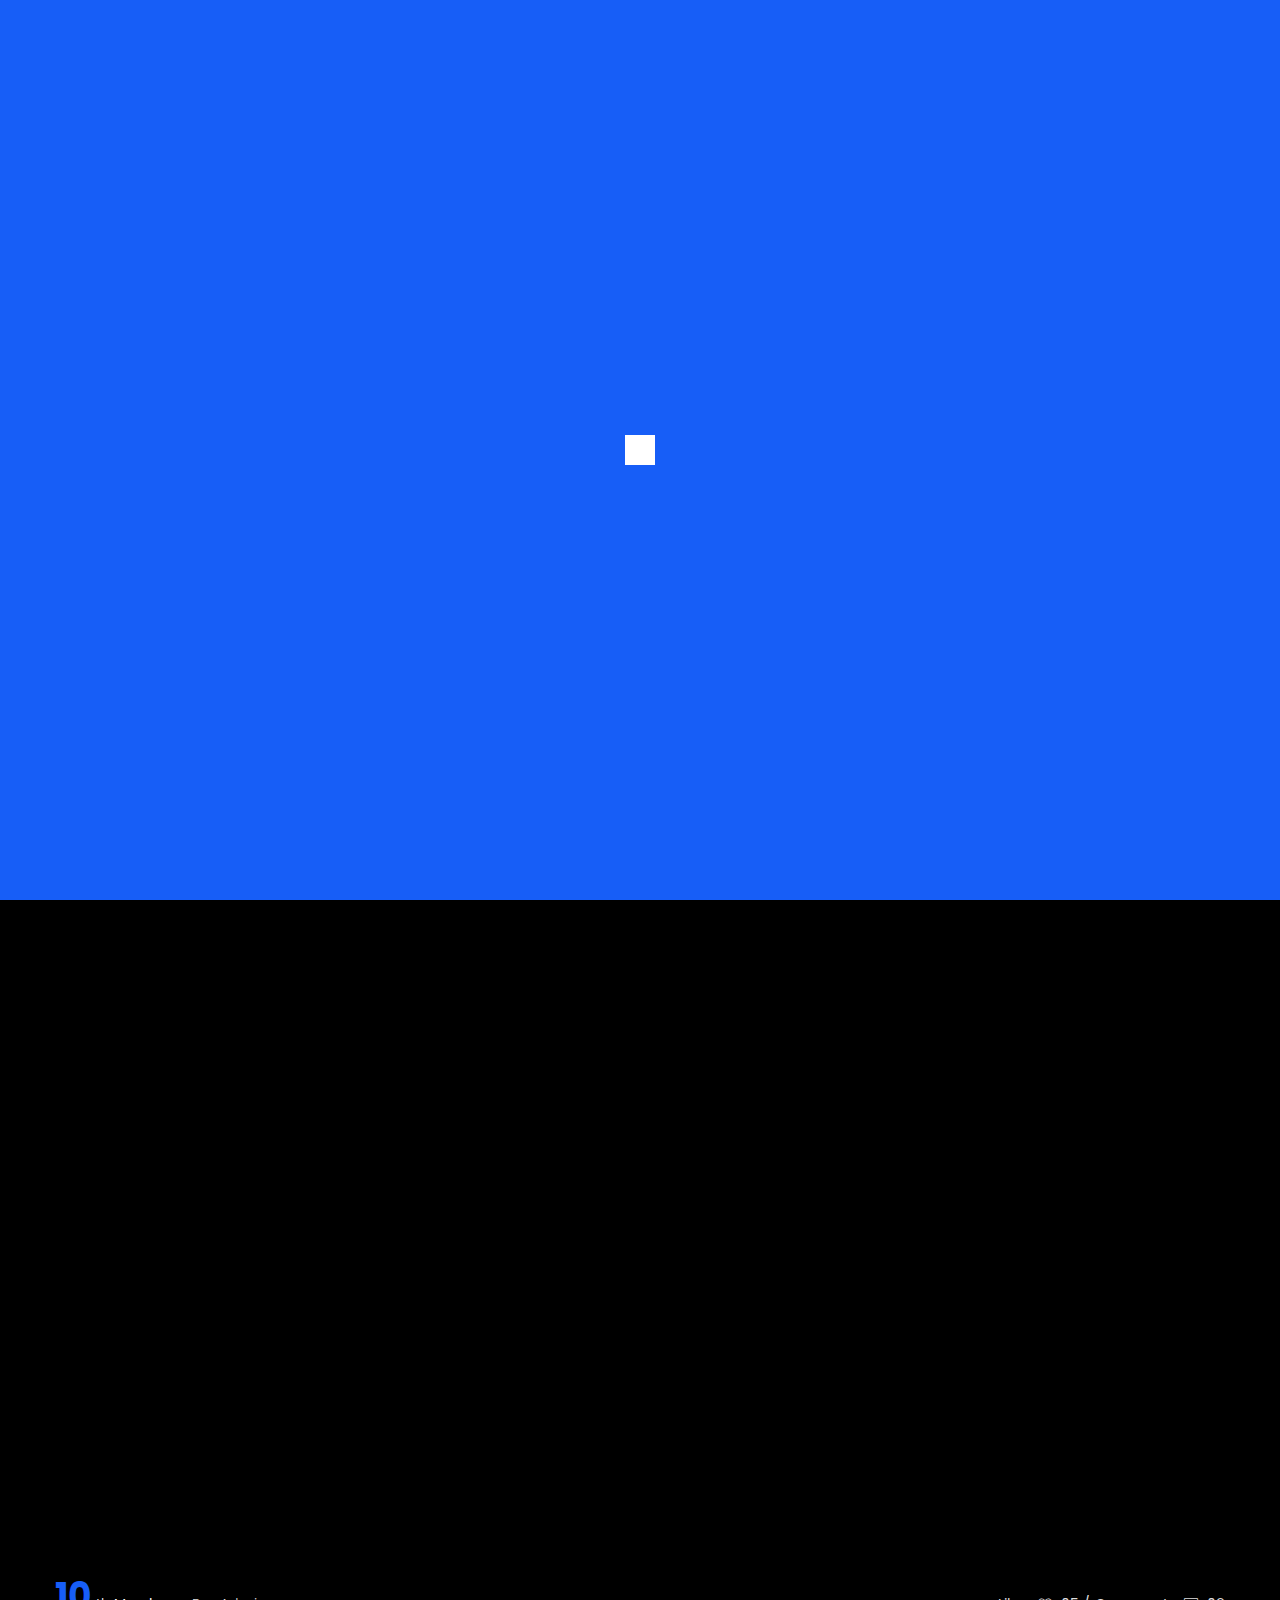
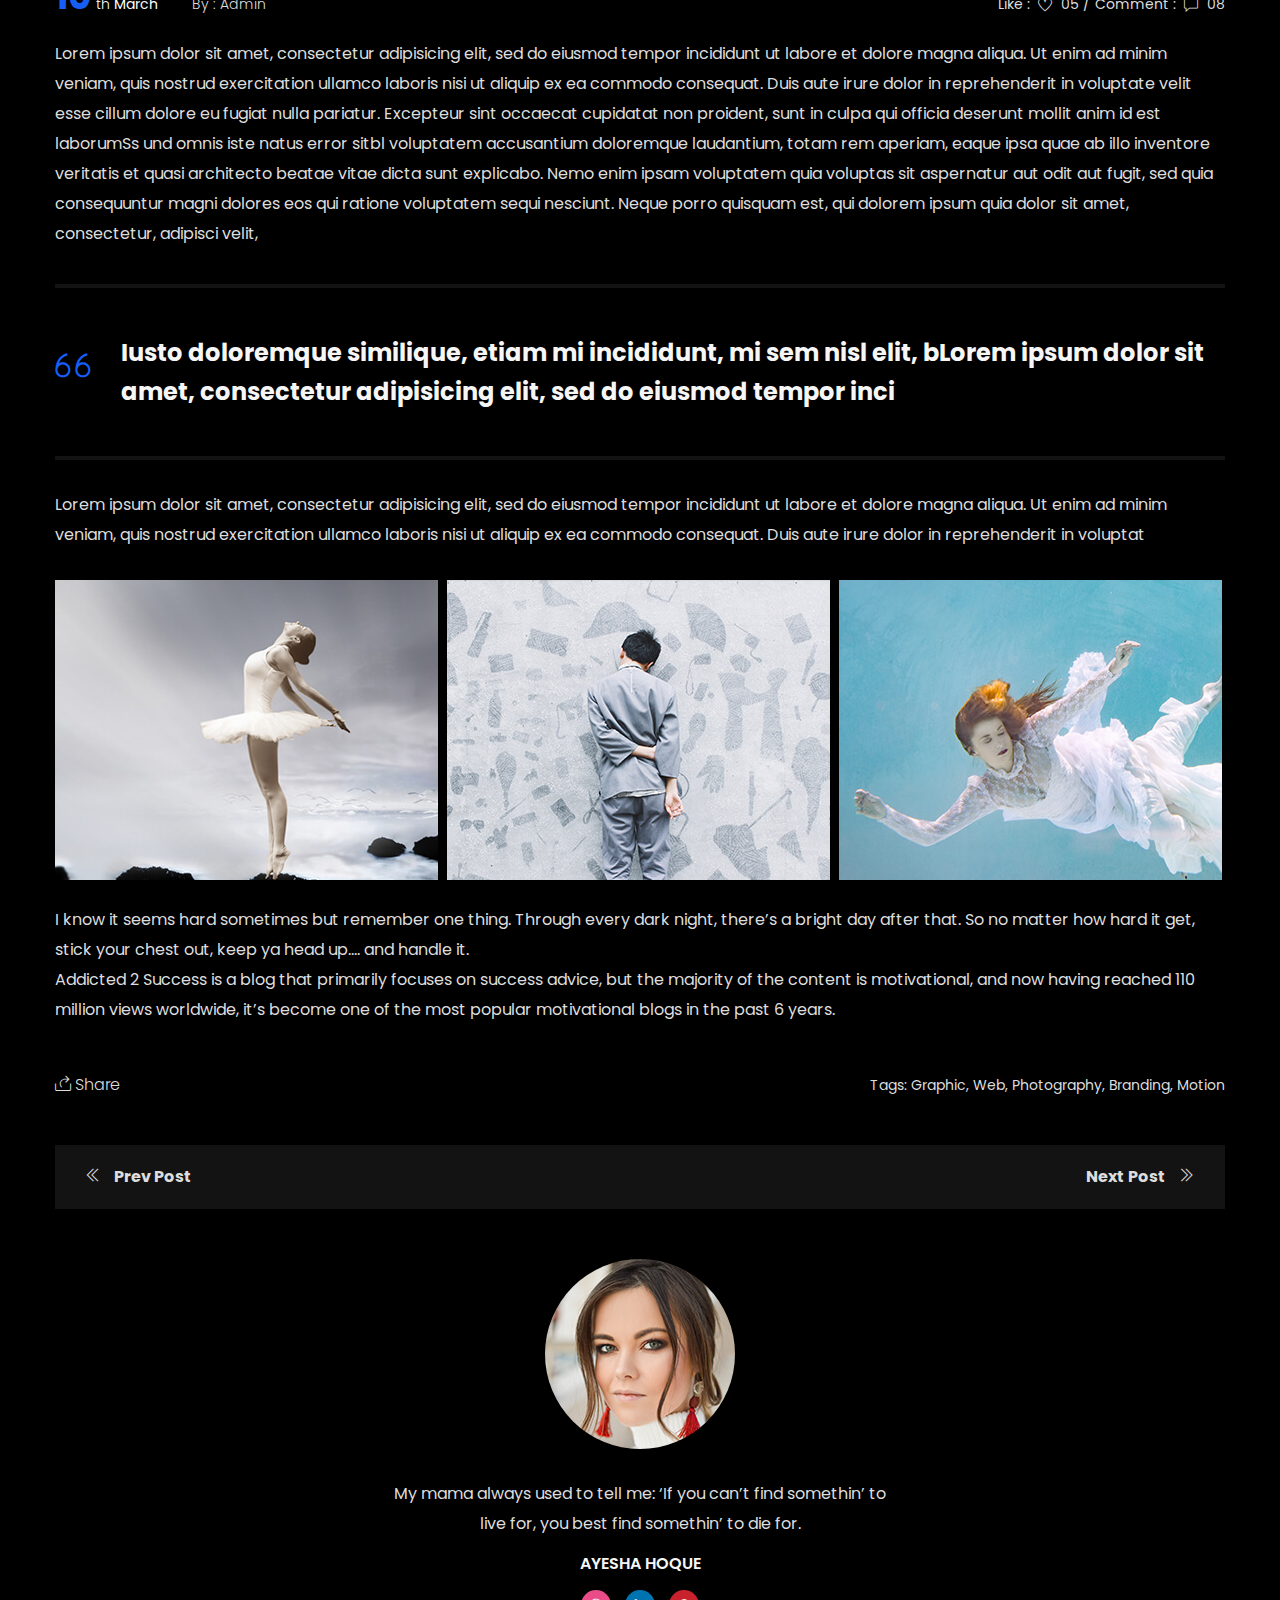
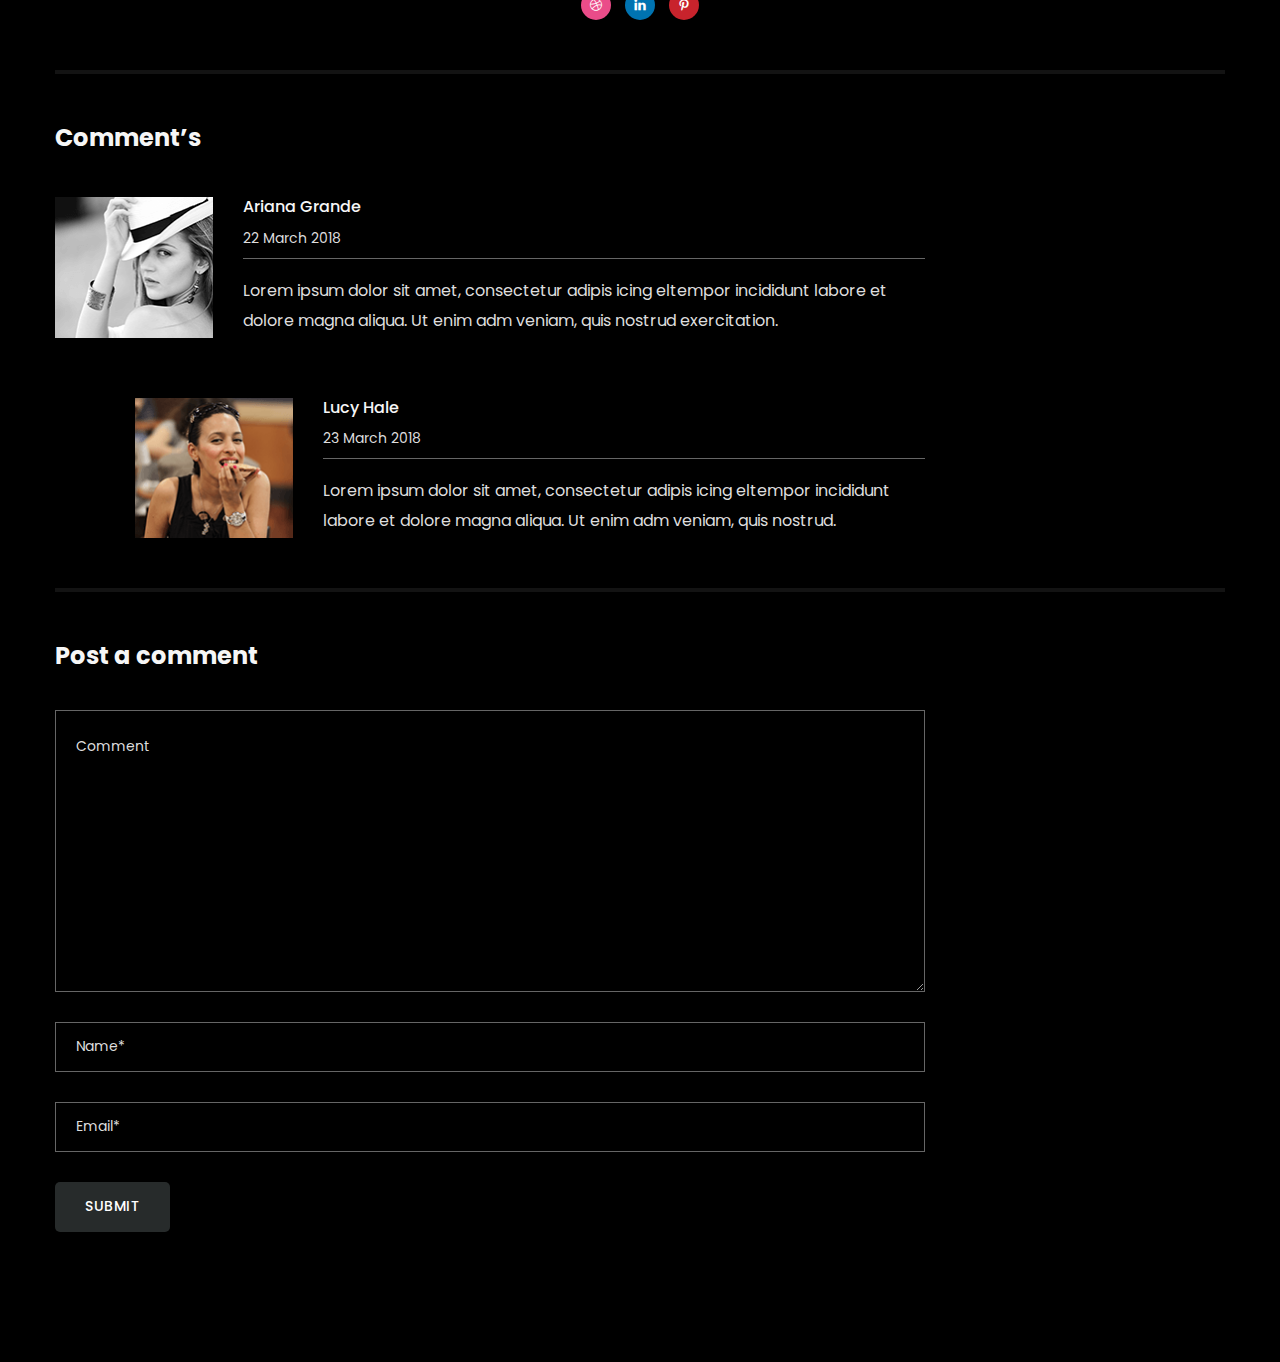
==== commit a35bde8a: "efez" ====
--- a/blog-details-dark.html
+++ b/blog-details-dark.html
@@ -1,8 +1,6 @@
 <!doctype html>
 <html class="no-js" lang="zxx">
 
-
-<!-- Mirrored from d29u17ylf1ylz9.cloudfront.net/okomo-v1/blog-details-dark.html by HTTrack Website Copier/3.x [XR&CO'2014], Tue, 23 Oct 2018 10:11:09 GMT -->
 <head>
 	<meta charset="utf-8">
 	<meta http-equiv="x-ua-compatible" content="ie=edge">
@@ -241,6 +239,4 @@
 
 </body>
 
-
-<!-- Mirrored from d29u17ylf1ylz9.cloudfront.net/okomo-v1/blog-details-dark.html by HTTrack Website Copier/3.x [XR&CO'2014], Tue, 23 Oct 2018 10:11:12 GMT -->
 </html>--- a/style.css
+++ b/style.css
@@ -2822,7 +2822,7 @@
 * Header Styles
 */
 .header-area {
-  padding: 50px 0;
+  padding: 15px 0;
   display: -webkit-box;
   display: -ms-flexbox;
   display: flex;
